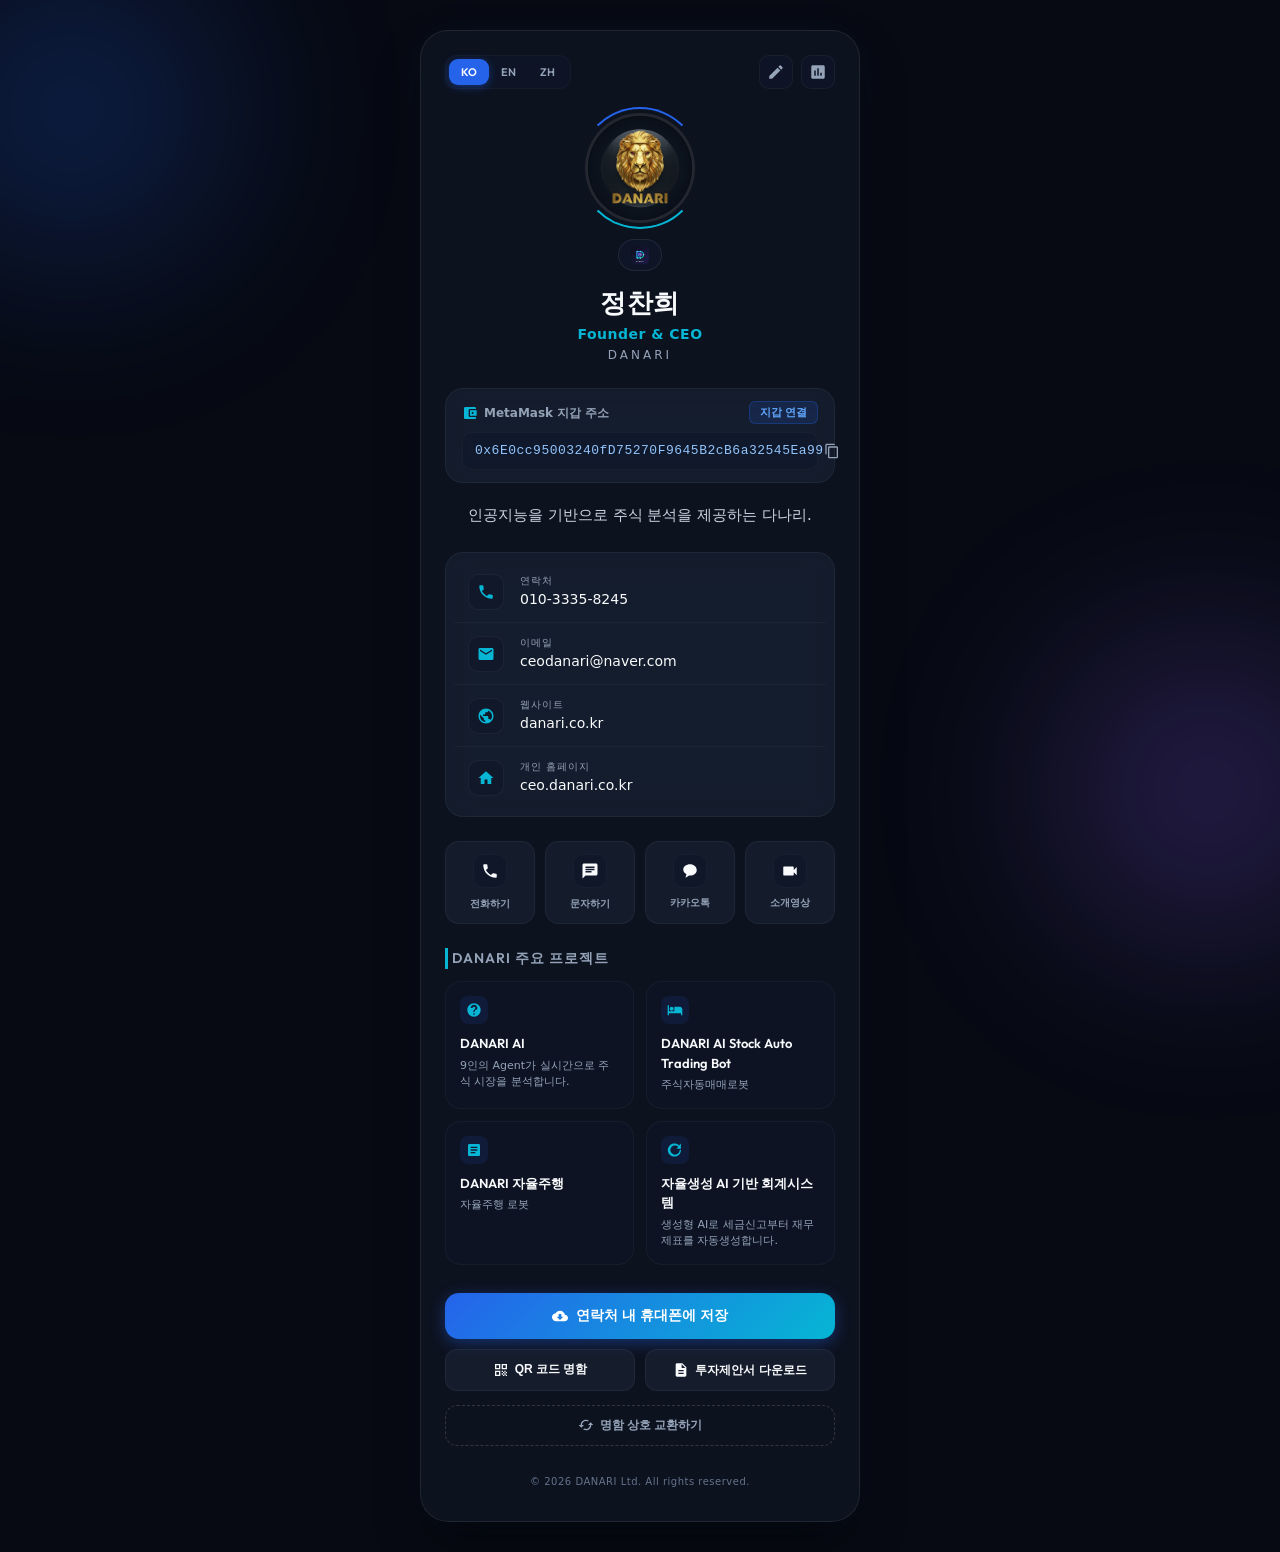
==== index.html @ 6019a89d "Add files via upload" ====
<!DOCTYPE html>
<html lang="ko">
<head>
  <meta charset="UTF-8">
  <meta name="viewport" content="width=device-width, initial-scale=1.0">
  <meta name="theme-color" content="#0b0f19">
  <meta name="description" content="DANARI Founder & CEO 정찬희의 PWA 디지털 명함. 부동산 기반 디지털 자산 및 스테이블코인 생태계 구축.">
  
  <!-- OpenGraph Metadata -->
  <meta property="og:title" content="DANARI Digital Card - 정찬희">
  <meta property="og:description" content="Founder & CEO | 부동산 기반 디지털 자산 및 스테이블코인 생태계">
  <meta property="og:image" content="DNR.png">
  <meta property="og:type" content="website">
  
  <title>DANARI Digital Card - 정찬희</title>

  <!-- PWA Manifest & App Support -->
  <link rel="manifest" href="manifest.json">
  <meta name="apple-mobile-web-app-capable" content="yes">
  <meta name="apple-mobile-web-app-status-bar-style" content="black-translucent">
  <meta name="apple-mobile-web-app-title" content="DANARI Card">
  <link rel="apple-touch-icon" href="icon.svg">

  <!-- Google Fonts: Outfit & Pretendard CDN -->
  <link rel="preconnect" href="https://fonts.googleapis.com">
  <link rel="preconnect" href="https://fonts.gstatic.com" crossorigin>
  <link href="https://fonts.googleapis.com/css2?family=Outfit:wght@300;400;600;800&display=swap" rel="stylesheet">
  <link rel="stylesheet" href="https://cdn.jsdelivr.net/gh/orioncactus/pretendard@v1.3.9/dist/web/static/pretendard.min.css" />

  <link rel="stylesheet" href="styles.css">
</head>
<body>

  <!-- Background Decorative Blurs -->
  <div class="glow-bg-1"></div>
  <div class="glow-bg-2"></div>

  <!-- Main Card Container -->
  <div class="card-container">
    
    <!-- Top Bar with PWA Install, Language Switcher, Stats & Video Triggers -->
    <div class="top-bar">
      <div class="lang-selector">
        <button class="lang-btn active" data-lang="ko">KO</button>
        <button class="lang-btn" data-lang="en">EN</button>
        <button class="lang-btn" data-lang="zh">ZH</button>
      </div>
      <div class="top-actions">
        <button id="pwa-install-btn" class="icon-action-btn" title="앱 설치" style="display: none;">
          <svg class="icon" viewBox="0 0 24 24"><path d="M19 9h-4V3H9v6H5l7 7 7-7zM5 18v2h14v-2H5z" fill="currentColor"/></svg>
        </button>
        <a href="edit.html" class="icon-action-btn" title="명함 편집/만들기">
          <svg class="icon" viewBox="0 0 24 24"><path d="M3 17.25V21h3.75L17.81 9.94l-3.75-3.75L3 17.25zM20.71 7.04c.39-.39.39-1.02 0-1.41l-2.34-2.34c-.39-.39-1.02-.39-1.41 0l-1.83 1.83 3.75 3.75 1.83-1.83z" fill="currentColor"/></svg>
        </a>
        <button id="stats-toggle" class="icon-action-btn" title="방문 통계">
          <svg class="icon" viewBox="0 0 24 24"><path d="M19 3H5c-1.1 0-2 .9-2 2v14c0 1.1.9 2 2 2h14c1.1 0 2-.9 2-2V5c0-1.1-.9-2-2-2zM9 17H7v-7h2v7zm4 0h-2V7h2v10zm4 0h-2v-4h2v4z" fill="currentColor"/></svg>
        </button>
      </div>
    </div>

    <!-- Header Section -->
    <div class="card-header">
      <div class="profile-wrapper">
        <img src="DNR.png" alt="CEO Profile" class="profile-img">
        <div class="profile-ring"></div>
      </div>
      <div class="logo-wrapper">
        <img src="icon.svg" alt="DANARI Logo" class="brand-logo">
      </div>
      <h1 class="ceo-name" data-i18n="name">정찬희</h1>
      <p class="ceo-position" data-i18n="position">Co-Founder & COO</p>
      <p class="company-name">DANARI</p>
    </div>

    <!-- Web3 Wallet / MetaMask Section -->
    <div class="wallet-section card-blur">
      <div class="wallet-header">
        <div class="wallet-title">
          <svg class="icon-small" viewBox="0 0 24 24"><path d="M21 18v1c0 1.1-.9 2-2 2H5c-1.11 0-2-.9-2-2V5c0-1.1.89-2 2-2h14c1.1 0 2 .9 2 2v1h-9c-1.11 0-2 .9-2 2v8c0 1.1.89 2 2 2h9zm-9-2h10V8H12v8zm4-2.5c-.83 0-1.5-.67-1.5-1.5s.67-1.5 1.5-1.5 1.5.67 1.5 1.5-.67 1.5-1.5 1.5z" fill="currentColor"/></svg>
          <span data-i18n="wallet_title">MetaMask 지갑 주소</span>
        </div>
        <button id="wallet-connect-btn" class="wallet-btn" data-i18n="wallet_connect">지갑 연결</button>
      </div>
      <div class="wallet-address-box">
        <span id="wallet-address" class="address-text">0x71C765...B897</span>
        <button id="copy-wallet-btn" class="copy-btn" title="주소 복사">
          <svg class="icon-small" viewBox="0 0 24 24"><path d="M16 1H4c-1.1 0-2 .9-2 2v14h2V3h12V1zm3 4H8c-1.1 0-2 .9-2 2v14c0 1.1.9 2 2 2h11c1.1 0 2-.9 2-2V7c0-1.1-.9-2-2-2zm0 16H8V7h11v14z" fill="currentColor"/></svg>
        </button>
      </div>
    </div>

    <!-- Intro Text -->
    <div class="intro-box">
      <p data-i18n="intro">인공지능을 기반으로 주식 분석을 제공하는 다나리.</p>
    </div>

    <!-- Contact Info List -->
    <div class="info-list card-blur">
      <div class="info-item">
        <div class="info-icon">
          <svg viewBox="0 0 24 24" class="icon"><path d="M6.62 10.79c1.44 2.83 3.76 5.14 6.59 6.59l2.2-2.2c.27-.27.67-.36 1.02-.24 1.12.37 2.33.57 3.57.57.55 0 1 .45 1 1V20c0 .55-.45 1-1 1-9.39 0-17-7.61-17-17 0-.55.45-1 1-1h3.5c.55 0 1 .45 1 1 0 1.25.2 2.45.57 3.57.11.35.03.74-.25 1.02l-2.2 2.2z" fill="currentColor"/></svg>
        </div>
        <div class="info-details">
          <span class="info-label" data-i18n="info_phone_label">연락처</span>
          <a href="tel:01012345678" id="info-phone" class="info-value link-tracking" data-track="call">010-3335-8245</a>
        </div>
      </div>
      <div class="info-item">
        <div class="info-icon">
          <svg viewBox="0 0 24 24" class="icon"><path d="M20 4H4c-1.1 0-1.99.9-1.99 2L2 18c0 1.1.9 2 2 2h16c1.1 0 2-.9 2-2V6c0-1.1-.9-2-2-2zm0 4l-8 5-8-5V6l8 5 8-5v2z" fill="currentColor"/></svg>
        </div>
        <div class="info-details">
          <span class="info-label" data-i18n="info_email_label">이메일</span>
          <a href="mailto:ceo@danari.io" id="info-email" class="info-value link-tracking" data-track="email">ceo@danari.io</a>
        </div>
      </div>
      <div class="info-item">
        <div class="info-icon">
          <svg viewBox="0 0 24 24" class="icon"><path d="M12 2C6.48 2 2 6.48 2 12s4.48 10 10 10 10-4.48 10-10S17.52 2 12 2zm-1 17.93c-3.95-.49-7-3.85-7-7.93 0-.62.08-1.21.21-1.79L9 15v1c0 1.1.9 2 2 2v1.93zm6.9-2.53c-.26-.81-1-1.4-1.9-1.4h-1v-3c0-.55-.45-1-1-1h-6v-2h2c.55 0 1-.45 1-1V7h2c1.1 0 2-.9 2-2v-.41c2.93 1.19 5 4.06 5 7.41 0 2.08-.8 3.97-2.1 5.39z" fill="currentColor"/></svg>
        </div>
        <div class="info-details">
          <span class="info-label" data-i18n="info_web_label">웹사이트</span>
          <a href="https://danari.io" target="_blank" rel="noopener noreferrer" id="info-web" class="info-value link-tracking" data-track="website">www.danari.io</a>
        </div>
      </div>
      <div class="info-item" id="info-homepage-container" style="display: none;">
        <div class="info-icon">
          <svg viewBox="0 0 24 24" class="icon"><path d="M10 20v-6h4v6h5v-8h3L12 3 2 12h3v8z" fill="currentColor"/></svg>
        </div>
        <div class="info-details">
          <span class="info-label" data-i18n="info_homepage_label">개인 홈페이지</span>
          <a href="#" target="_blank" rel="noopener noreferrer" id="info-homepage" class="info-value link-tracking" data-track="homepage"></a>
        </div>
      </div>
    </div>

    <!-- Quick Action Buttons -->
    <div class="quick-buttons">
      <a href="tel:01012345678" id="link-call" class="action-btn link-tracking" data-track="call">
        <div class="btn-icon">
          <svg viewBox="0 0 24 24" class="icon"><path d="M6.62 10.79c1.44 2.83 3.76 5.14 6.59 6.59l2.2-2.2c.27-.27.67-.36 1.02-.24 1.12.37 2.33.57 3.57.57.55 0 1 .45 1 1V20c0 .55-.45 1-1 1-9.39 0-17-7.61-17-17 0-.55.45-1 1-1h3.5c.55 0 1 .45 1 1 0 1.25.2 2.45.57 3.57.11.35.03.74-.25 1.02l-2.2 2.2z" fill="currentColor"/></svg>
        </div>
        <span data-i18n="btn_call">전화하기</span>
      </a>
      <a href="sms:01012345678" id="link-sms" class="action-btn link-tracking" data-track="sms">
        <div class="btn-icon">
          <svg viewBox="0 0 24 24" class="icon"><path d="M20 2H4c-1.1 0-1.99.9-1.99 2L2 22l4-4h14c1.1 0 2-.9 2-2V4c0-1.1-.9-2-2-2zM6 9h12v2H6V9zm8 5H6v-2h8v2zm4-6H6V6h12v2z" fill="currentColor"/></svg>
        </div>
        <span data-i18n="btn_sms">문자하기</span>
      </a>
      <button id="kakao-share-btn" class="action-btn link-tracking" data-track="kakao">
        <div class="btn-icon">
          <!-- Custom Kakao Icon -->
          <svg viewBox="0 0 24 24" class="icon"><path d="M12 3c-4.97 0-9 3.185-9 7.115 0 2.557 1.707 4.8 4.27 6.054-.276.993-.996 3.585-1.14 4.12-.18.666.223.658.468.497.191-.125 3.036-2.008 4.25-2.82.378.053.763.082 1.152.082 4.97 0 9-3.186 9-7.116C21 6.185 16.97 3 12 3z" fill="currentColor"/></svg>
        </div>
        <span data-i18n="btn_kakao">카카오톡</span>
      </button>
      <button id="video-btn" class="action-btn link-tracking" data-track="video">
        <div class="btn-icon">
          <svg viewBox="0 0 24 24" class="icon"><path d="M17 10.5V7c0-.55-.45-1-1-1H4c-.55 0-1 .45-1 1v10c0 .55.45 1 1 1h12c.55 0 1-.45 1-1v-3.5l4 4v-11l-4 4z" fill="currentColor"/></svg>
        </div>
        <span data-i18n="btn_video">소개영상</span>
      </button>
    </div>

    <!-- Projects Section -->
    <div class="projects-section">
      <h3 class="section-title" data-i18n="projects_title">DANARI 주요 프로젝트</h3>
      
      <!-- Interactive Grid -->
      <div class="project-grid">
        <div class="project-card link-tracking" data-track="proj_stablecoin">
          <div class="project-icon-wrapper">
            <svg class="project-icon" viewBox="0 0 24 24"><path d="M12 2C6.48 2 2 6.48 2 12s4.48 10 10 10 10-4.48 10-10S17.52 2 12 2zm1 17h-2v-2h2v2zm2.07-7.75l-.9.92C13.45 12.9 13 13.5 13 15h-2v-.5c0-1.1.45-2.1 1.17-2.83l1.24-1.26c.37-.36.59-.86.59-1.41 0-1.1-.9-2-2-2s-2 .9-2 2H7c0-2.76 2.24-5 5-5s5 2.24 5 5c0 1.04-.42 1.99-1.07 2.75z" fill="currentColor"/></svg>
          </div>
          <h4 class="project-name" id="p0-name">DANARI Stablecoin</h4>
          <p class="project-desc" id="p0-desc" data-i18n="proj_desc_stable">부동산 유동화 기반 스테이블코인 및 STO 디지털 자산거래소</p>
        </div>

        <div class="project-card link-tracking" data-track="proj_hotel">
          <div class="project-icon-wrapper">
            <svg class="project-icon" viewBox="0 0 24 24"><path d="M7 13c1.66 0 3-1.34 3-3S8.66 7 7 7s-3 1.34-3 3 1.34 3 3 3zm12-6h-8v7H3V5H1v15h2v-3h18v3h2v-9c0-2.21-1.79-4-4-4z" fill="currentColor"/></svg>
          </div>
          <h4 class="project-name" id="p1-name">Hotel Pay System</h4>
          <p class="project-desc" id="p1-desc" data-i18n="proj_desc_hotel">블록체인 결제를 도입한 글로벌 프리미엄 리조트 및 호텔 전용 간편 결제 시스템.</p>
        </div>

        <div class="project-card link-tracking" data-track="proj_nft">
          <div class="project-icon-wrapper">
            <svg class="project-icon" viewBox="0 0 24 24"><path d="M19 3H5c-1.1 0-2 .9-2 2v14c0 1.1.9 2 2 2h14c1.1 0 2-.9 2-2V5c0-1.1-.9-2-2-2zm-5 14H7v-2h7v2zm3-4H7v-2h10v2zm0-4H7V7h10v2z" fill="currentColor"/></svg>
          </div>
          <h4 class="project-name" id="p2-name">NFT Reservation</h4>
          <p class="project-desc" id="p2-desc" data-i18n="proj_desc_nft">예약 권한을 NFT화하여 거래 및 양도가 가능한 차세대 대체불가토큰 멤버십 플랫폼.</p>
        </div>

        <div class="project-card link-tracking" data-track="proj_ai">
          <div class="project-icon-wrapper">
            <svg class="project-icon" viewBox="0 0 24 24"><path d="M21 10.12h-6.78l2.74-2.82c-2.73-2.7-7.15-2.8-9.88-.1-2.73 2.71-2.73 7.08 0 9.79s7.15 2.71 9.88 0C18.3 15.67 18.9 14.12 19 12h2c-.1 2.64-1 5.17-2.88 7.05-3.86 3.82-10.12 3.82-13.98 0-3.86-3.83-3.86-10.02 0-13.85 3.86-3.83 10.12-3.83 13.98 0l2.72-2.81v8.73H21z" fill="currentColor"/></svg>
          </div>
          <h4 class="project-name" id="p3-name">AI Trading Analysis</h4>
          <p class="project-desc" id="p3-desc" data-i18n="proj_desc_ai">인공지능 딥러닝 기반의 디지털 자산 시황 예측 및 자동 퀀트 분석 엔진.</p>
        </div>
      </div>
    </div>

    <!-- Core Actions Group -->
    <div class="core-actions">
      <button id="save-vcard-btn" class="primary-action-btn link-tracking" data-track="vcard">
        <svg class="icon-small" viewBox="0 0 24 24"><path d="M19.35 10.04C18.67 6.59 15.64 4 12 4 9.11 4 6.6 5.64 5.35 8.04 2.34 8.36 0 10.91 0 14c0 3.31 2.69 6 6 6h13c2.76 0 5-2.24 5-5 0-2.64-2.05-4.78-4.65-4.96zM17 13l-5 5-5-5h3V9h4v4h3z" fill="currentColor"/></svg>
        <span data-i18n="action_save">연락처 내 휴대폰에 저장</span>
      </button>

      <div class="secondary-actions">
        <button id="qr-modal-btn" class="secondary-action-btn">
          <svg class="icon-small" viewBox="0 0 24 24"><path d="M3 11h8V3H3v8zm2-6h4v4H5V5zM3 21h8v-8H3v8zm2-6h4v4H5v-4zm8-12v8h8V3h-8zm6 6h-4V5h4v4zm0 10h2v2h-2zm-6-6h2v2h-2zm2 2h2v2h-2zm-2 2h2v2h-2zm2 2h2v2h-2zm2-2h2v2h-2zm0-4h2v2h-2zm2 2h2v2h-2z" fill="currentColor"/></svg>
          <span data-i18n="action_qr">QR 코드 명함</span>
        </button>
        <a id="proposal-btn" href="proposal.pdf" download class="secondary-action-btn link-tracking" data-track="proposal">
          <svg class="icon-small" viewBox="0 0 24 24"><path d="M14 2H6c-1.1 0-1.99.9-1.99 2L4 20c0 1.1.89 2 1.99 2H18c1.1 0 2-.9 2-2V8l-6-6zm2 16H8v-2h8v2zm0-4H8v-2h8v2zm-3-5V3.5L18.5 9H13z" fill="currentColor"/></svg>
          <span data-i18n="action_proposal">투자제안서 다운로드</span>
        </a>
      </div>

      <button id="exchange-modal-btn" class="outline-action-btn">
        <svg class="icon-small" viewBox="0 0 24 24"><path d="M19 8l-4 4h3c0 3.31-2.69 6-6 6-1.01 0-1.97-.25-2.8-.7l-1.46 1.46C8.97 19.54 10.43 20 12 20c4.42 0 8-3.58 8-8h3l-4-4zM6 12c0-3.31 2.69-6 6-6 1.01 0 1.97.25 2.8.7l1.46-1.46C15.03 4.46 13.57 4 12 4c-4.42 0-8 3.58-8 8H1l4 4 4-4H6z" fill="currentColor"/></svg>
        <span data-i18n="action_exchange">명함 상호 교환하기</span>
      </button>
    </div>

    <!-- Exchanged Cards Repository list -->
    <div id="exchanged-cards-section" class="exchanged-section card-blur" style="display: none;">
      <h4 class="section-subtitle" data-i18n="exchange_received_title">수신된 명함 목록</h4>
      <div id="exchanged-list" class="exchanged-list">
        <!-- Exchanged items dynamic insertion -->
      </div>
    </div>

    <!-- Footer Copyright -->
    <div class="footer">
      <p>© 2026 DANARI Ltd. All rights reserved.</p>
    </div>

  </div>

  <!-- ==================== MODALS & POPUPS ==================== -->

  <!-- QR Code Modal -->
  <div id="qr-modal" class="modal-overlay">
    <div class="modal-content card-blur">
      <button class="modal-close">&times;</button>
      <h3 class="modal-title" data-i18n="modal_qr_title">디지털 명함 QR 코드</h3>
      <p class="modal-desc" data-i18n="modal_qr_desc">아래 QR 코드를 모바일 기기로 스캔하면 디지털 명함으로 바로 연결됩니다.</p>
      <div class="qr-code-wrapper">
        <img id="qr-code-img" src="" alt="Dynamic QR Code">
        <div class="qr-loading-spinner"></div>
      </div>
      <p class="qr-url-text" id="qr-url-display">https://danari.io</p>
      <button id="copy-card-url-btn" class="modal-action-btn" data-i18n="modal_qr_copy">명함 링크 복사</button>
    </div>
  </div>

  <!-- Video Player Modal -->
  <div id="video-modal" class="modal-overlay">
    <div class="modal-content video-modal-content card-blur">
      <button class="modal-close">&times;</button>
      <h3 class="modal-title" data-i18n="modal_video_title">DANARI 사업 및 비전 소개</h3>
      <div class="video-player-container">
        <!-- Fallback premium layout if video is blocked or just for demo -->
        <video id="danari-video" width="100%" controls playsinline loop preload="metadata">
          <source src="https://assets.mixkit.co/videos/preview/mixkit-hud-interface-screens-and-charts-data-34287-large.mp4" type="video/mp4">
          우아한 디지털 자산 소개 영상 대안 텍스트
        </video>
      </div>
      <p class="video-caption" data-i18n="modal_video_caption">블록체인 기반 부동산 디지털 자산과 스테이블코인 미래 비전</p>
    </div>
  </div>

  <!-- Business Card Exchange Modal -->
  <div id="exchange-modal" class="modal-overlay">
    <div class="modal-content card-blur">
      <button class="modal-close">&times;</button>
      <h3 class="modal-title" data-i18n="modal_exchange_title">명함 상호 교환</h3>
      <p class="modal-desc" data-i18n="modal_exchange_desc">정보를 입력하여 정찬희 대표와 명함을 교환하세요. 로컬 기기에 서로 저장됩니다.</p>
      
      <form id="exchange-form" class="exchange-form">
        <div class="form-group">
          <label for="exch-name" data-i18n="label_exch_name">이름 *</label>
          <input type="text" id="exch-name" required placeholder="예: 김철수">
        </div>
        <div class="form-group">
          <label for="exch-company" data-i18n="label_exch_company">회사 / 직책</label>
          <input type="text" id="exch-company" placeholder="예: 나리 테크 / 팀장">
        </div>
        <div class="form-group">
          <label for="exch-phone" data-i18n="label_exch_phone">연락처 *</label>
          <input type="tel" id="exch-phone" required placeholder="예: 010-9876-5432">
        </div>
        <div class="form-group">
          <label for="exch-email" data-i18n="label_exch_email">이메일 *</label>
          <input type="email" id="exch-email" required placeholder="예: chulsoo@nari.labs">
        </div>
        <button type="submit" class="modal-action-btn" data-i18n="btn_exch_submit">명함 전송 및 보관</button>
      </form>
    </div>
  </div>

  <!-- Statistics Modal -->
  <div id="stats-modal" class="modal-overlay">
    <div class="modal-content card-blur">
      <button class="modal-close">&times;</button>
      <h3 class="modal-title" data-i18n="modal_stats_title">방문자 및 클릭 통계</h3>
      <p class="modal-desc" data-i18n="modal_stats_desc">본 수치는 로컬 브라우저 기기에서의 상호작용 통계입니다.</p>
      
      <div class="stats-grid">
        <div class="stat-box">
          <span class="stat-num" id="stat-views">0</span>
          <span class="stat-name" data-i18n="stat_name_views">명함 조회수</span>
        </div>
        <div class="stat-box">
          <span class="stat-num" id="stat-calls">0</span>
          <span class="stat-name" data-i18n="stat_name_calls">전화/연락처 저장</span>
        </div>
        <div class="stat-box">
          <span class="stat-num" id="stat-exchanges">0</span>
          <span class="stat-name" data-i18n="stat_name_exchanges">명함 교환수</span>
        </div>
        <div class="stat-box">
          <span class="stat-num" id="stat-website">0</span>
          <span class="stat-name" data-i18n="stat_name_website">웹 방문/프로젝트 클릭</span>
        </div>
      </div>

      <!-- Small Simulated Chart -->
      <div class="simulated-chart-container">
        <h4 class="chart-title" data-i18n="chart_title">상호작용 분석</h4>
        <div class="chart-bars-wrapper">
          <div class="chart-bar-item">
            <span class="bar-label" data-i18n="chart_lbl_view">조회</span>
            <div class="bar-track"><div id="bar-view-fill" class="bar-fill" style="width: 0%"></div></div>
            <span id="bar-view-val" class="bar-val">0</span>
          </div>
          <div class="chart-bar-item">
            <span class="bar-label" data-i18n="chart_lbl_call">연락</span>
            <div class="bar-track"><div id="bar-call-fill" class="bar-fill" style="width: 0%"></div></div>
            <span id="bar-call-val" class="bar-val">0</span>
          </div>
          <div class="chart-bar-item">
            <span class="bar-label" data-i18n="chart_lbl_exch">교환</span>
            <div class="bar-track"><div id="bar-exch-fill" class="bar-fill" style="width: 0%"></div></div>
            <span id="bar-exch-val" class="bar-val">0</span>
          </div>
          <div class="chart-bar-item">
            <span class="bar-label" data-i18n="chart_lbl_web">프로젝트</span>
            <div class="bar-track"><div id="bar-web-fill" class="bar-fill" style="width: 0%"></div></div>
            <span id="bar-web-val" class="bar-val">0</span>
          </div>
        </div>
      </div>

      <button id="reset-stats-btn" class="modal-action-btn reset-btn" data-i18n="btn_stats_reset">통계 데이터 초기화</button>
    </div>
  </div>

  <!-- Toast Notification -->
  <div id="toast-container" class="toast-container"></div>

  <!-- Application Logic -->
  <script src="app.js"></script>
</body>
</html>
---- styles.css ----
/* ==================== DESIGN SYSTEM & TOKENS ==================== */
:root {
  --bg-primary: #070a13;
  --bg-secondary: #0b0f19;
  --card-bg: rgba(17, 24, 39, 0.65);
  --card-border: rgba(255, 255, 255, 0.08);
  --card-border-glow: rgba(59, 130, 246, 0.15);
  
  --primary: #2563eb;
  --primary-glow: rgba(37, 99, 235, 0.4);
  --secondary: #06b6d4;
  --secondary-glow: rgba(6, 182, 212, 0.4);
  --accent: #10b981;
  --accent-glow: rgba(16, 185, 129, 0.3);
  --purple: #8b5cf6;
  --purple-glow: rgba(139, 92, 246, 0.3);

  --text-main: #f8fafc;
  --text-muted: #94a3b8;
  --text-dark: #64748b;

  --transition-fast: 0.2s cubic-bezier(0.4, 0, 0.2, 1);
  --transition-normal: 0.3s cubic-bezier(0.4, 0, 0.2, 1);
  --transition-slow: 0.5s cubic-bezier(0.4, 0, 0.2, 1);

  --font-display: 'Outfit', 'Pretendard', system-ui, -apple-system, BlinkMacSystemFont, "Segoe UI", Roboto, "Helvetica Neue", Arial, "Apple SD Gothic Neo", "Malgun Gothic", "Noto Sans KR", sans-serif;
  --font-body: 'Pretendard', system-ui, -apple-system, BlinkMacSystemFont, "Segoe UI", Roboto, "Helvetica Neue", Arial, "Apple SD Gothic Neo", "Malgun Gothic", "Noto Sans KR", sans-serif;
}

/* ==================== GLOBAL STYLES ==================== */
* {
  margin: 0;
  padding: 0;
  box-sizing: border-box;
  -webkit-tap-highlight-color: transparent;
}

html, body {
  width: 100%;
  min-height: 100vh;
  background-color: var(--bg-primary);
  color: var(--text-main);
  font-family: var(--font-body);
  font-size: 16px;
  line-height: 1.5;
  overflow-x: hidden;
  display: flex;
  justify-content: center;
  align-items: center;
}

body {
  position: relative;
}

/* Scrollbar styling */
::-webkit-scrollbar {
  width: 6px;
}
::-webkit-scrollbar-track {
  background: var(--bg-primary);
}
::-webkit-scrollbar-thumb {
  background: #1e293b;
  border-radius: 3px;
}
::-webkit-scrollbar-thumb:hover {
  background: #334155;
}

/* ==================== ANIMATIONS ==================== */
@keyframes float {
  0% { transform: translateY(0px) rotate(0deg); }
  50% { transform: translateY(-20px) rotate(180deg); }
  100% { transform: translateY(0px) rotate(360deg); }
}

@keyframes pulse-ring {
  0% { transform: scale(0.95); opacity: 0.3; }
  50% { transform: scale(1.05); opacity: 0.6; }
  100% { transform: scale(0.95); opacity: 0.3; }
}

@keyframes glow-pulse {
  0% { box-shadow: 0 0 10px var(--primary-glow); }
  50% { box-shadow: 0 0 25px var(--secondary-glow); }
  100% { box-shadow: 0 0 10px var(--primary-glow); }
}

@keyframes slideUp {
  from { transform: translateY(30px); opacity: 0; }
  to { transform: translateY(0); opacity: 1; }
}

@keyframes fadeIn {
  from { opacity: 0; }
  to { opacity: 1; }
}

/* ==================== BACKGROUND GLOW BLOBS ==================== */
.glow-bg-1, .glow-bg-2 {
  position: fixed;
  width: 400px;
  height: 400px;
  border-radius: 50%;
  filter: blur(100px);
  z-index: 0;
  opacity: 0.45;
  pointer-events: none;
  animation: float 25s infinite linear;
}

.glow-bg-1 {
  background: radial-gradient(circle, var(--primary) 0%, rgba(0,0,0,0) 70%);
  top: -10%;
  left: -10%;
}

.glow-bg-2 {
  background: radial-gradient(circle, var(--purple) 0%, rgba(0,0,0,0) 70%);
  bottom: -10%;
  right: -10%;
  animation-duration: 30s;
  animation-direction: reverse;
}

/* ==================== CORE CARD CONTAINER ==================== */
.card-container {
  position: relative;
  z-index: 10;
  width: 440px;
  background: var(--card-bg);
  backdrop-filter: blur(25px);
  -webkit-backdrop-filter: blur(25px);
  border: 1px solid var(--card-border);
  border-radius: 28px;
  box-shadow: 0 25px 50px -12px rgba(0, 0, 0, 0.5),
              0 0 40px rgba(59, 130, 246, 0.05);
  padding: 24px;
  margin: 30px auto;
  overflow: hidden;
  animation: slideUp 0.8s cubic-bezier(0.16, 1, 0.3, 1);
  transition: border-color var(--transition-normal);
}

.card-container:hover {
  border-color: var(--card-border-glow);
}

/* Utility Frosted glass effect */
.card-blur {
  background: rgba(30, 41, 59, 0.45);
  backdrop-filter: blur(15px);
  -webkit-backdrop-filter: blur(15px);
  border: 1px solid rgba(255, 255, 255, 0.05);
  border-radius: 18px;
}

/* ==================== TOP ACTION BAR ==================== */
.top-bar {
  display: flex;
  justify-content: space-between;
  align-items: center;
  margin-bottom: 24px;
}

.lang-selector {
  display: flex;
  background: rgba(15, 23, 42, 0.6);
  padding: 3px;
  border-radius: 12px;
  border: 1px solid rgba(255,255,255,0.03);
}

.lang-btn {
  background: none;
  border: none;
  color: var(--text-muted);
  font-family: var(--font-display);
  font-weight: 600;
  font-size: 11px;
  padding: 6px 12px;
  cursor: pointer;
  border-radius: 9px;
  transition: var(--transition-fast);
}

.lang-btn:hover {
  color: var(--text-main);
}

.lang-btn.active {
  background: var(--primary);
  color: white;
  box-shadow: 0 2px 8px var(--primary-glow);
}

.top-actions {
  display: flex;
  gap: 8px;
}

.icon-action-btn {
  background: rgba(15, 23, 42, 0.6);
  border: 1px solid rgba(255,255,255,0.05);
  color: var(--text-muted);
  width: 34px;
  height: 34px;
  border-radius: 10px;
  display: flex;
  align-items: center;
  justify-content: center;
  cursor: pointer;
  transition: var(--transition-fast);
}

.icon-action-btn:hover {
  background: rgba(37, 99, 235, 0.15);
  color: var(--secondary);
  border-color: var(--secondary);
  transform: translateY(-1px);
}

.icon {
  width: 18px;
  height: 18px;
}

.icon-small {
  width: 16px;
  height: 16px;
}

/* ==================== HEADER SECTION ==================== */
.card-header {
  text-align: center;
  position: relative;
  margin-bottom: 24px;
}

.profile-wrapper {
  position: relative;
  width: 110px;
  height: 110px;
  margin: 0 auto 16px auto;
}

.profile-img {
  width: 100%;
  height: 100%;
  border-radius: 50%;
  object-fit: cover;
  border: 3px solid rgba(255,255,255,0.1);
  position: relative;
  z-index: 2;
  background: var(--bg-secondary);
}

.profile-ring {
  position: absolute;
  top: -6px;
  left: -6px;
  right: -6px;
  bottom: -6px;
  border-radius: 50%;
  border: 2px solid transparent;
  border-top-color: var(--primary);
  border-bottom-color: var(--secondary);
  z-index: 1;
  animation: pulse-ring 3s infinite ease-in-out;
}

.logo-wrapper {
  display: inline-flex;
  background: rgba(15, 23, 42, 0.8);
  border: 1px solid rgba(255,255,255,0.08);
  padding: 6px 12px;
  border-radius: 30px;
  margin-bottom: 12px;
}

.brand-logo {
  height: 18px;
  width: auto;
}

.ceo-name {
  font-family: var(--font-display);
  font-weight: 800;
  font-size: 26px;
  letter-spacing: 0.5px;
  color: var(--text-main);
}

.ceo-position {
  font-size: 14px;
  color: var(--secondary);
  font-weight: 600;
  margin-top: 2px;
  letter-spacing: 0.5px;
}

.company-name {
  font-size: 12px;
  color: var(--text-muted);
  letter-spacing: 3px;
  text-transform: uppercase;
  margin-top: 1px;
}

/* ==================== WEB3 WALLET SECTION ==================== */
.wallet-section {
  padding: 12px 16px;
  margin-bottom: 20px;
}

.wallet-header {
  display: flex;
  justify-content: space-between;
  align-items: center;
  margin-bottom: 8px;
}

.wallet-title {
  display: flex;
  align-items: center;
  gap: 6px;
  font-size: 12px;
  color: var(--text-muted);
  font-weight: 600;
}

.wallet-title svg {
  color: var(--secondary);
}

.wallet-btn {
  background: rgba(37, 99, 235, 0.15);
  border: 1px solid rgba(37, 99, 235, 0.3);
  color: #60a5fa;
  font-size: 11px;
  font-weight: 600;
  padding: 3px 10px;
  border-radius: 6px;
  cursor: pointer;
  transition: var(--transition-fast);
}

.wallet-btn:hover {
  background: var(--primary);
  color: white;
  box-shadow: 0 0 10px var(--primary-glow);
}

.wallet-btn.connected {
  background: rgba(16, 185, 129, 0.15);
  border-color: rgba(16, 185, 129, 0.4);
  color: #34d399;
}

.wallet-address-box {
  display: flex;
  justify-content: space-between;
  align-items: center;
  background: rgba(15, 23, 42, 0.5);
  border-radius: 10px;
  padding: 8px 12px;
  border: 1px solid rgba(255,255,255,0.03);
}

.address-text {
  font-family: monospace;
  font-size: 13px;
  color: #93c5fd;
  user-select: all;
  letter-spacing: 0.5px;
}

.copy-btn {
  background: none;
  border: none;
  color: var(--text-muted);
  cursor: pointer;
  display: flex;
  align-items: center;
  transition: var(--transition-fast);
}

.copy-btn:hover {
  color: var(--secondary);
  transform: scale(1.1);
}

/* ==================== INTRO BOX ==================== */
.intro-box {
  text-align: center;
  padding: 0 10px;
  margin-bottom: 24px;
}

.intro-box p {
  font-size: 15px;
  line-height: 1.7;
  color: #cbd5e1;
}

/* ==================== INFO LIST ==================== */
.info-list {
  padding: 8px;
  margin-bottom: 24px;
}

.info-item {
  display: flex;
  align-items: center;
  gap: 16px;
  padding: 12px 14px;
  border-bottom: 1px solid rgba(255,255,255,0.03);
}

.info-item:last-child {
  border-bottom: none;
}

.info-icon {
  width: 36px;
  height: 36px;
  border-radius: 10px;
  background: rgba(15, 23, 42, 0.6);
  display: flex;
  align-items: center;
  justify-content: center;
  color: var(--secondary);
  border: 1px solid rgba(255,255,255,0.05);
}

.info-details {
  display: flex;
  flex-direction: column;
}

.info-label {
  font-size: 10px;
  color: var(--text-muted);
  text-transform: uppercase;
  letter-spacing: 1px;
}

.info-value {
  color: var(--text-main);
  font-size: 14px;
  text-decoration: none;
  font-weight: 500;
  transition: var(--transition-fast);
  margin-top: 1px;
}

a.info-value:hover {
  color: var(--secondary);
}

/* ==================== QUICK ACTIONS ==================== */
.quick-buttons {
  display: grid;
  grid-template-columns: repeat(4, 1fr);
  gap: 10px;
  margin-bottom: 24px;
}

.action-btn {
  background: rgba(30, 41, 59, 0.45);
  border: 1px solid rgba(255, 255, 255, 0.05);
  border-radius: 14px;
  padding: 12px 6px;
  display: flex;
  flex-direction: column;
  align-items: center;
  gap: 8px;
  cursor: pointer;
  text-decoration: none;
  color: var(--text-main);
  transition: var(--transition-normal);
}

.btn-icon {
  width: 34px;
  height: 34px;
  border-radius: 10px;
  background: rgba(15, 23, 42, 0.7);
  display: flex;
  align-items: center;
  justify-content: center;
  color: var(--text-main);
  transition: var(--transition-fast);
  border: 1px solid rgba(255, 255, 255, 0.03);
}

.action-btn span {
  font-size: 10px;
  font-weight: 600;
  color: var(--text-muted);
  transition: var(--transition-fast);
  text-align: center;
}

.action-btn:hover {
  background: rgba(37, 99, 235, 0.1);
  border-color: rgba(37, 99, 235, 0.3);
  transform: translateY(-3px);
  box-shadow: 0 8px 16px -6px rgba(0,0,0,0.5);
}

.action-btn:hover .btn-icon {
  background: var(--primary);
  color: white;
  box-shadow: 0 4px 12px var(--primary-glow);
}

.action-btn:hover span {
  color: var(--text-main);
}

/* Specific button: Video button highlight */
#video-btn:hover {
  background: rgba(139, 92, 246, 0.1);
  border-color: rgba(139, 92, 246, 0.3);
}
#video-btn:hover .btn-icon {
  background: var(--purple);
  box-shadow: 0 4px 12px var(--purple-glow);
}

/* ==================== PROJECTS SECTION ==================== */
.projects-section {
  margin-bottom: 28px;
}

.section-title {
  font-family: var(--font-display);
  font-size: 14px;
  font-weight: 600;
  text-transform: uppercase;
  letter-spacing: 1px;
  color: var(--text-muted);
  margin-bottom: 12px;
  padding-left: 4px;
  border-left: 3px solid var(--secondary);
}

.project-grid {
  display: grid;
  grid-template-columns: 1fr 1fr;
  gap: 12px;
}

.project-card {
  background: rgba(15, 23, 42, 0.45);
  border: 1px solid rgba(255, 255, 255, 0.04);
  border-radius: 16px;
  padding: 14px;
  cursor: pointer;
  transition: var(--transition-normal);
  display: flex;
  flex-direction: column;
  position: relative;
  overflow: hidden;
}

.project-card::before {
  content: '';
  position: absolute;
  top: 0;
  left: 0;
  width: 100%;
  height: 2px;
  background: linear-gradient(90deg, var(--primary), var(--secondary));
  opacity: 0;
  transition: var(--transition-normal);
}

.project-icon-wrapper {
  width: 28px;
  height: 28px;
  border-radius: 8px;
  background: rgba(37, 99, 235, 0.1);
  display: flex;
  align-items: center;
  justify-content: center;
  color: var(--secondary);
  margin-bottom: 10px;
  transition: var(--transition-fast);
}

.project-icon {
  width: 16px;
  height: 16px;
}

.project-name {
  font-family: var(--font-display);
  font-size: 13px;
  font-weight: 600;
  color: var(--text-main);
  margin-bottom: 4px;
}

.project-desc {
  font-size: 11px;
  color: var(--text-muted);
  line-height: 1.5;
  flex-grow: 1;
}

.project-card:hover {
  background: rgba(15, 23, 42, 0.7);
  border-color: rgba(255,255,255,0.08);
  transform: translateY(-2px);
  box-shadow: 0 10px 20px -8px rgba(0,0,0,0.5);
}

.project-card:hover::before {
  opacity: 1;
}

.project-card:hover .project-icon-wrapper {
  background: var(--secondary);
  color: var(--bg-primary);
  box-shadow: 0 0 10px var(--secondary-glow);
}

/* ==================== CORE ACTION BUTTONS ==================== */
.core-actions {
  display: flex;
  flex-direction: column;
  gap: 10px;
  margin-bottom: 10px;
}

.primary-action-btn {
  background: linear-gradient(135deg, var(--primary) 0%, var(--secondary) 100%);
  color: white;
  border: none;
  border-radius: 14px;
  padding: 14px 20px;
  font-size: 14px;
  font-weight: 700;
  display: flex;
  align-items: center;
  justify-content: center;
  gap: 8px;
  cursor: pointer;
  transition: var(--transition-normal);
  box-shadow: 0 4px 15px var(--primary-glow);
  animation: glow-pulse 4s infinite alternate;
}

.primary-action-btn:hover {
  transform: translateY(-2px);
  box-shadow: 0 6px 20px rgba(6, 182, 212, 0.5);
}

.primary-action-btn:active {
  transform: translateY(0);
}

.secondary-actions {
  display: grid;
  grid-template-columns: 1fr 1fr;
  gap: 10px;
}

.secondary-action-btn {
  background: rgba(30, 41, 59, 0.5);
  border: 1px solid rgba(255, 255, 255, 0.05);
  color: var(--text-main);
  border-radius: 12px;
  padding: 11px 12px;
  font-size: 12px;
  font-weight: 600;
  display: flex;
  align-items: center;
  justify-content: center;
  gap: 6px;
  cursor: pointer;
  text-decoration: none;
  transition: var(--transition-normal);
}

.secondary-action-btn:hover {
  background: rgba(30, 41, 59, 0.85);
  border-color: rgba(255, 255, 255, 0.15);
  transform: translateY(-1px);
}

.outline-action-btn {
  background: none;
  border: 1px dashed rgba(255,255,255,0.15);
  color: var(--text-muted);
  border-radius: 12px;
  padding: 11px 16px;
  font-size: 12px;
  font-weight: 600;
  display: flex;
  align-items: center;
  justify-content: center;
  gap: 6px;
  cursor: pointer;
  transition: var(--transition-normal);
  margin-top: 4px;
}

.outline-action-btn:hover {
  border-color: var(--secondary);
  color: var(--secondary);
  background: rgba(6, 182, 212, 0.05);
}

/* ==================== EXCHANGED CARDS SECTION ==================== */
.exchanged-section {
  margin-top: 24px;
  padding: 16px;
}

.section-subtitle {
  font-size: 12px;
  font-weight: 700;
  color: var(--text-muted);
  text-transform: uppercase;
  letter-spacing: 1px;
  margin-bottom: 12px;
}

.exchanged-list {
  display: flex;
  flex-direction: column;
  gap: 10px;
  max-height: 200px;
  overflow-y: auto;
}

.exchanged-card-item {
  background: rgba(15, 23, 42, 0.6);
  border-radius: 10px;
  padding: 10px 14px;
  border-left: 3px solid var(--purple);
  display: flex;
  flex-direction: column;
  position: relative;
}

.exch-item-header {
  display: flex;
  justify-content: space-between;
  align-items: center;
}

.exch-name-title {
  font-size: 13px;
  font-weight: 700;
  color: var(--text-main);
}

.exch-company-title {
  font-size: 11px;
  color: var(--text-muted);
}

.exch-details {
  font-size: 11px;
  color: var(--text-dark);
  margin-top: 4px;
  display: flex;
  gap: 12px;
}

.exch-details a {
  color: var(--text-muted);
  text-decoration: none;
}
.exch-details a:hover {
  color: var(--secondary);
}

.exch-delete-btn {
  background: none;
  border: none;
  color: var(--text-dark);
  cursor: pointer;
  position: absolute;
  right: 12px;
  top: 10px;
  font-size: 14px;
  transition: var(--transition-fast);
}

.exch-delete-btn:hover {
  color: #ef4444;
}

/* ==================== FOOTER ==================== */
.footer {
  text-align: center;
  margin-top: 28px;
  margin-bottom: 8px;
}

.footer p {
  font-size: 10px;
  color: var(--text-dark);
  letter-spacing: 0.5px;
}

/* ==================== MODALS & POPUPS ==================== */
.modal-overlay {
  position: fixed;
  top: 0;
  left: 0;
  width: 100%;
  height: 100%;
  background: rgba(7, 10, 19, 0.8);
  backdrop-filter: blur(10px);
  -webkit-backdrop-filter: blur(10px);
  z-index: 100;
  display: flex;
  justify-content: center;
  align-items: center;
  opacity: 0;
  pointer-events: none;
  transition: opacity var(--transition-normal);
  padding: 20px;
}

.modal-overlay.active {
  opacity: 1;
  pointer-events: auto;
}

.modal-content {
  position: relative;
  width: 100%;
  max-width: 400px;
  padding: 30px 24px 24px 24px;
  border: 1px solid rgba(255, 255, 255, 0.08);
  border-radius: 24px;
  box-shadow: 0 20px 40px rgba(0,0,0,0.6);
  transform: scale(0.95);
  opacity: 0;
  transition: transform var(--transition-normal), opacity var(--transition-normal);
}

.modal-overlay.active .modal-content {
  transform: scale(1);
  opacity: 1;
}

.modal-close {
  position: absolute;
  top: 16px;
  right: 18px;
  background: none;
  border: none;
  color: var(--text-muted);
  font-size: 24px;
  cursor: pointer;
  transition: var(--transition-fast);
  line-height: 1;
}

.modal-close:hover {
  color: var(--text-main);
}

.modal-title {
  font-family: var(--font-display);
  font-size: 18px;
  font-weight: 700;
  margin-bottom: 8px;
  text-align: center;
  color: var(--text-main);
}

.modal-desc {
  font-size: 12px;
  color: var(--text-muted);
  text-align: center;
  margin-bottom: 20px;
  line-height: 1.6;
}

.modal-action-btn {
  width: 100%;
  background: var(--primary);
  color: white;
  border: none;
  border-radius: 12px;
  padding: 12px;
  font-size: 13px;
  font-weight: 600;
  cursor: pointer;
  transition: var(--transition-normal);
  display: flex;
  align-items: center;
  justify-content: center;
}

.modal-action-btn:hover {
  background: #1d4ed8;
  box-shadow: 0 4px 12px var(--primary-glow);
}

/* ==================== QR MODAL SPECIFIC ==================== */
.qr-code-wrapper {
  position: relative;
  width: 180px;
  height: 180px;
  margin: 0 auto 16px auto;
  background: white;
  border-radius: 16px;
  padding: 12px;
  display: flex;
  align-items: center;
  justify-content: center;
  box-shadow: 0 10px 25px rgba(0,0,0,0.3);
}

#qr-code-img {
  width: 100%;
  height: 100%;
  object-fit: contain;
  transition: opacity 0.3s;
}

.qr-loading-spinner {
  position: absolute;
  width: 30px;
  height: 30px;
  border: 3px solid rgba(37,99,235,0.2);
  border-top-color: var(--primary);
  border-radius: 50%;
  animation: float 1s infinite linear;
}

.qr-url-text {
  font-size: 11px;
  color: var(--secondary);
  font-family: monospace;
  text-align: center;
  margin-bottom: 20px;
  word-break: break-all;
  opacity: 0.8;
}

/* ==================== VIDEO MODAL SPECIFIC ==================== */
.video-modal-content {
  max-width: 500px !important;
}

.video-player-container {
  width: 100%;
  aspect-ratio: 16 / 9;
  border-radius: 14px;
  overflow: hidden;
  background: black;
  border: 1px solid rgba(255,255,255,0.05);
  margin-bottom: 12px;
}

.video-caption {
  font-size: 11px;
  color: var(--text-dark);
  text-align: center;
}

/* ==================== EXCHANGE FORM ==================== */
.exchange-form {
  display: flex;
  flex-direction: column;
  gap: 14px;
}

.form-group {
  display: flex;
  flex-direction: column;
  gap: 6px;
}

.form-group label {
  font-size: 11px;
  font-weight: 600;
  color: var(--text-muted);
  text-transform: uppercase;
  letter-spacing: 0.5px;
}

.form-group input {
  background: rgba(15, 23, 42, 0.6);
  border: 1px solid rgba(255,255,255,0.08);
  border-radius: 10px;
  padding: 10px 14px;
  color: white;
  font-family: var(--font-body);
  font-size: 13px;
  transition: var(--transition-fast);
}

.form-group input:focus {
  outline: none;
  border-color: var(--primary);
  background: rgba(15, 23, 42, 0.8);
  box-shadow: 0 0 8px rgba(37,99,235,0.25);
}

/* ==================== STATS MODAL SPECIFIC ==================== */
.stats-grid {
  display: grid;
  grid-template-columns: 1fr 1fr;
  gap: 12px;
  margin-bottom: 24px;
}

.stat-box {
  background: rgba(15, 23, 42, 0.5);
  border: 1px solid rgba(255,255,255,0.03);
  padding: 16px 12px;
  border-radius: 14px;
  text-align: center;
}

.stat-num {
  font-family: var(--font-display);
  font-weight: 800;
  font-size: 24px;
  color: var(--secondary);
  display: block;
}

.stat-name {
  font-size: 11px;
  color: var(--text-muted);
  margin-top: 4px;
}

.simulated-chart-container {
  background: rgba(15, 23, 42, 0.5);
  border: 1px solid rgba(255,255,255,0.03);
  padding: 16px;
  border-radius: 16px;
  margin-bottom: 24px;
}

.chart-title {
  font-size: 12px;
  font-weight: 700;
  margin-bottom: 14px;
  color: var(--text-main);
  text-transform: uppercase;
  letter-spacing: 0.5px;
}

.chart-bars-wrapper {
  display: flex;
  flex-direction: column;
  gap: 12px;
}

.chart-bar-item {
  display: flex;
  align-items: center;
  gap: 12px;
}

.bar-label {
  font-size: 11px;
  color: var(--text-muted);
  width: 60px;
}

.bar-track {
  flex-grow: 1;
  height: 8px;
  background: rgba(15,23,42,0.8);
  border-radius: 4px;
  overflow: hidden;
}

.bar-fill {
  height: 100%;
  background: linear-gradient(90deg, var(--primary), var(--secondary));
  border-radius: 4px;
  transition: width 1s cubic-bezier(0.16, 1, 0.3, 1);
  width: 0%;
}

.bar-val {
  font-family: var(--font-display);
  font-size: 11px;
  font-weight: 600;
  color: var(--text-main);
  width: 20px;
  text-align: right;
}

.reset-btn {
  background: rgba(239, 68, 68, 0.15) !important;
  border: 1px solid rgba(239, 68, 68, 0.2) !important;
  color: #f87171 !important;
  margin-top: 10px;
}
.reset-btn:hover {
  background: #ef4444 !important;
  color: white !important;
}

/* ==================== TOAST NOTIFICATION ==================== */
.toast-container {
  position: fixed;
  bottom: 24px;
  left: 50%;
  transform: translateX(-50%);
  z-index: 1000;
  display: flex;
  flex-direction: column;
  gap: 10px;
  width: 90%;
  max-width: 320px;
  pointer-events: none;
}

.toast {
  background: rgba(15, 23, 42, 0.9);
  backdrop-filter: blur(10px);
  -webkit-backdrop-filter: blur(10px);
  border: 1px solid rgba(255, 255, 255, 0.1);
  padding: 12px 18px;
  border-radius: 12px;
  color: white;
  font-size: 12px;
  font-weight: 600;
  text-align: center;
  box-shadow: 0 10px 25px rgba(0, 0, 0, 0.5);
  animation: slideUp 0.3s cubic-bezier(0.16, 1, 0.3, 1),
             fadeIn 0.3s ease-out;
  transition: opacity 0.3s, transform 0.3s;
  pointer-events: auto;
  border-left: 4px solid var(--secondary);
}

.toast.removing {
  opacity: 0;
  transform: translateY(10px);
}

/* ==================== RESPONSIVE LAYOUTS ==================== */
/* For smaller devices / smartphones */
@media (max-width: 480px) {
  html, body {
    align-items: flex-start;
  }
  
  .card-container {
    width: 100%;
    margin: 0;
    border-radius: 0;
    border: none;
    min-height: 100vh;
    padding: 20px 16px;
    background: linear-gradient(180deg, rgba(11,15,25,0.95) 0%, rgba(7,10,19,0.98) 100%);
  }

  .glow-bg-1, .glow-bg-2 {
    opacity: 0.25; /* reduce blur opacity on mobile */
  }

  .quick-buttons {
    gap: 8px;
  }

  .action-btn {
    border-radius: 12px;
    padding: 10px 4px;
  }
  
  .btn-icon {
    width: 30px;
    height: 30px;
  }

  .project-grid {
    grid-template-columns: 1fr;
  }

  /* Increase input font size to 16px to prevent auto-zoom jumping and improve readability on mobile */
  .form-group input {
    font-size: 16px !important;
  }
}
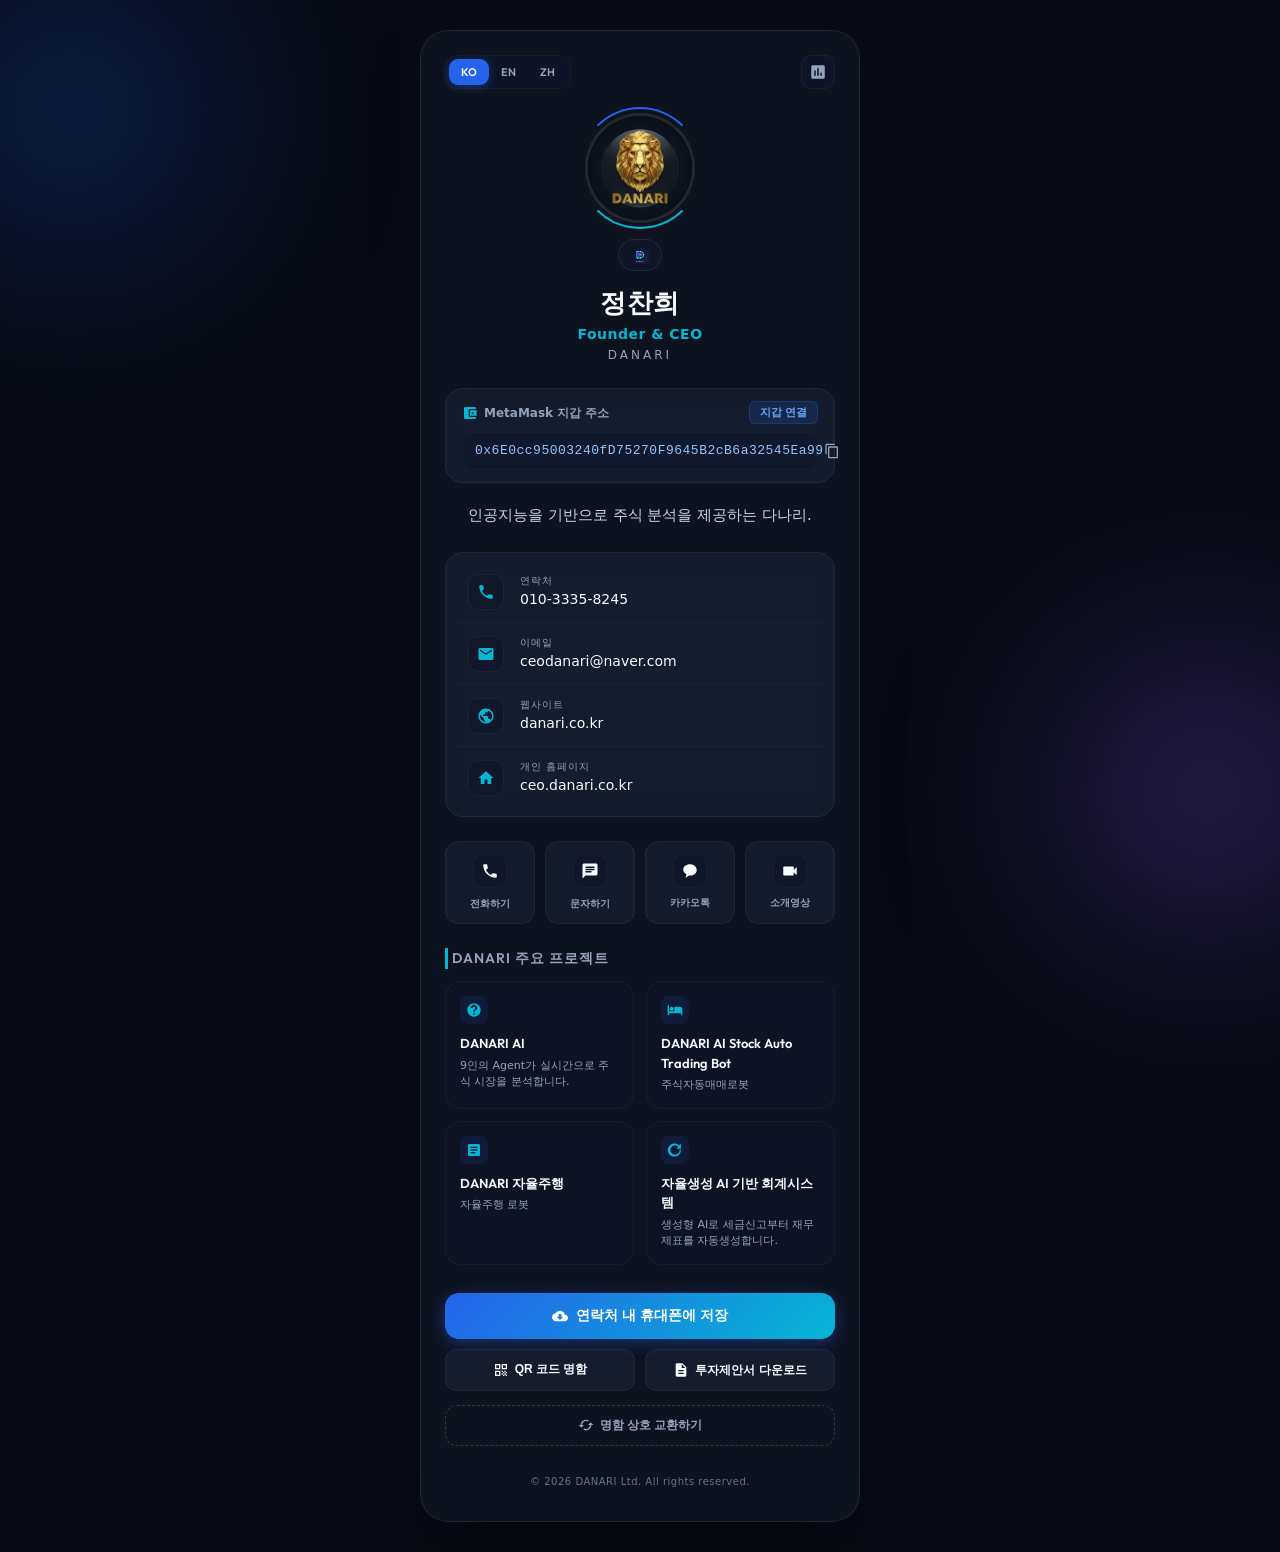
==== commit 022f91f6: "Add files via upload" ====
--- a/index.html
+++ b/index.html
@@ -4,15 +4,15 @@
   <meta charset="UTF-8">
   <meta name="viewport" content="width=device-width, initial-scale=1.0">
   <meta name="theme-color" content="#0b0f19">
-  <meta name="description" content="DANARI Founder & CEO 정찬희의 PWA 디지털 명함. 부동산 기반 디지털 자산 및 스테이블코인 생태계 구축.">
+  <meta name="description" content="DANARI Founder & CEO 정찬희의 PWA 디지털 명함. AI 기반 디지털 자산 및 스테이블코인 생태계 구축.">
   
   <!-- OpenGraph Metadata -->
   <meta property="og:title" content="DANARI Digital Card - 정찬희">
-  <meta property="og:description" content="Founder & CEO | 부동산 기반 디지털 자산 및 스테이블코인 생태계">
+  <meta property="og:description" content="Founder & CEO | AI 기반 디지털 자산 및 스테이블코인 생태계">
   <meta property="og:image" content="DNR.png">
   <meta property="og:type" content="website">
   
-  <title>DANARI Digital Card - 정찬희</title>
+  <title>DANARI DIGITAL CARD - 정찬희</title>
 
   <!-- PWA Manifest & App Support -->
   <link rel="manifest" href="manifest.json">
@@ -49,7 +49,7 @@
         <button id="pwa-install-btn" class="icon-action-btn" title="앱 설치" style="display: none;">
           <svg class="icon" viewBox="0 0 24 24"><path d="M19 9h-4V3H9v6H5l7 7 7-7zM5 18v2h14v-2H5z" fill="currentColor"/></svg>
         </button>
-        <a href="edit.html" class="icon-action-btn" title="명함 편집/만들기">
+        <a href="edit.html" id="edit-card-btn" class="icon-action-btn" title="명함 편집/만들기" style="display: none;">
           <svg class="icon" viewBox="0 0 24 24"><path d="M3 17.25V21h3.75L17.81 9.94l-3.75-3.75L3 17.25zM20.71 7.04c.39-.39.39-1.02 0-1.41l-2.34-2.34c-.39-.39-1.02-.39-1.41 0l-1.83 1.83 3.75 3.75 1.83-1.83z" fill="currentColor"/></svg>
         </a>
         <button id="stats-toggle" class="icon-action-btn" title="방문 통계">
@@ -111,7 +111,7 @@
         </div>
         <div class="info-details">
           <span class="info-label" data-i18n="info_email_label">이메일</span>
-          <a href="mailto:ceo@danari.io" id="info-email" class="info-value link-tracking" data-track="email">ceo@danari.io</a>
+          <a href="mailto:ceodanari@naver.com" id="info-email" class="info-value link-tracking" data-track="email">ceodanari@naver.com</a>
         </div>
       </div>
       <div class="info-item">
@@ -120,7 +120,7 @@
         </div>
         <div class="info-details">
           <span class="info-label" data-i18n="info_web_label">웹사이트</span>
-          <a href="https://danari.io" target="_blank" rel="noopener noreferrer" id="info-web" class="info-value link-tracking" data-track="website">www.danari.io</a>
+          <a href="https://danari.co.kr" target="_blank" rel="noopener noreferrer" id="info-web" class="info-value link-tracking" data-track="website">www.danari.co.kr</a>
         </div>
       </div>
       <div class="info-item" id="info-homepage-container" style="display: none;">
@@ -136,13 +136,13 @@
 
     <!-- Quick Action Buttons -->
     <div class="quick-buttons">
-      <a href="tel:01012345678" id="link-call" class="action-btn link-tracking" data-track="call">
+      <a href="tel:01033358245" id="link-call" class="action-btn link-tracking" data-track="call">
         <div class="btn-icon">
           <svg viewBox="0 0 24 24" class="icon"><path d="M6.62 10.79c1.44 2.83 3.76 5.14 6.59 6.59l2.2-2.2c.27-.27.67-.36 1.02-.24 1.12.37 2.33.57 3.57.57.55 0 1 .45 1 1V20c0 .55-.45 1-1 1-9.39 0-17-7.61-17-17 0-.55.45-1 1-1h3.5c.55 0 1 .45 1 1 0 1.25.2 2.45.57 3.57.11.35.03.74-.25 1.02l-2.2 2.2z" fill="currentColor"/></svg>
         </div>
         <span data-i18n="btn_call">전화하기</span>
       </a>
-      <a href="sms:01012345678" id="link-sms" class="action-btn link-tracking" data-track="sms">
+      <a href="sms:01033358245" id="link-sms" class="action-btn link-tracking" data-track="sms">
         <div class="btn-icon">
           <svg viewBox="0 0 24 24" class="icon"><path d="M20 2H4c-1.1 0-1.99.9-1.99 2L2 22l4-4h14c1.1 0 2-.9 2-2V4c0-1.1-.9-2-2-2zM6 9h12v2H6V9zm8 5H6v-2h8v2zm4-6H6V6h12v2z" fill="currentColor"/></svg>
         </div>
@@ -174,7 +174,7 @@
             <svg class="project-icon" viewBox="0 0 24 24"><path d="M12 2C6.48 2 2 6.48 2 12s4.48 10 10 10 10-4.48 10-10S17.52 2 12 2zm1 17h-2v-2h2v2zm2.07-7.75l-.9.92C13.45 12.9 13 13.5 13 15h-2v-.5c0-1.1.45-2.1 1.17-2.83l1.24-1.26c.37-.36.59-.86.59-1.41 0-1.1-.9-2-2-2s-2 .9-2 2H7c0-2.76 2.24-5 5-5s5 2.24 5 5c0 1.04-.42 1.99-1.07 2.75z" fill="currentColor"/></svg>
           </div>
           <h4 class="project-name" id="p0-name">DANARI Stablecoin</h4>
-          <p class="project-desc" id="p0-desc" data-i18n="proj_desc_stable">부동산 유동화 기반 스테이블코인 및 STO 디지털 자산거래소</p>
+          <p class="project-desc" id="p0-desc" data-i18n="proj_desc_stable">AI 기반 디지털 자산 및 스테이블코인 생태계</p>
         </div>
 
         <div class="project-card link-tracking" data-track="proj_hotel">
@@ -254,7 +254,7 @@
         <img id="qr-code-img" src="" alt="Dynamic QR Code">
         <div class="qr-loading-spinner"></div>
       </div>
-      <p class="qr-url-text" id="qr-url-display">https://danari.io</p>
+      <p class="qr-url-text" id="qr-url-display">https://danari.co.kr</p>
       <button id="copy-card-url-btn" class="modal-action-btn" data-i18n="modal_qr_copy">명함 링크 복사</button>
     </div>
   </div>
@@ -271,7 +271,7 @@
           우아한 디지털 자산 소개 영상 대안 텍스트
         </video>
       </div>
-      <p class="video-caption" data-i18n="modal_video_caption">블록체인 기반 부동산 디지털 자산과 스테이블코인 미래 비전</p>
+      <p class="video-caption" data-i18n="modal_video_caption">AI 기반 디지털 자산과 관련된미래 비전</p>
     </div>
   </div>
 
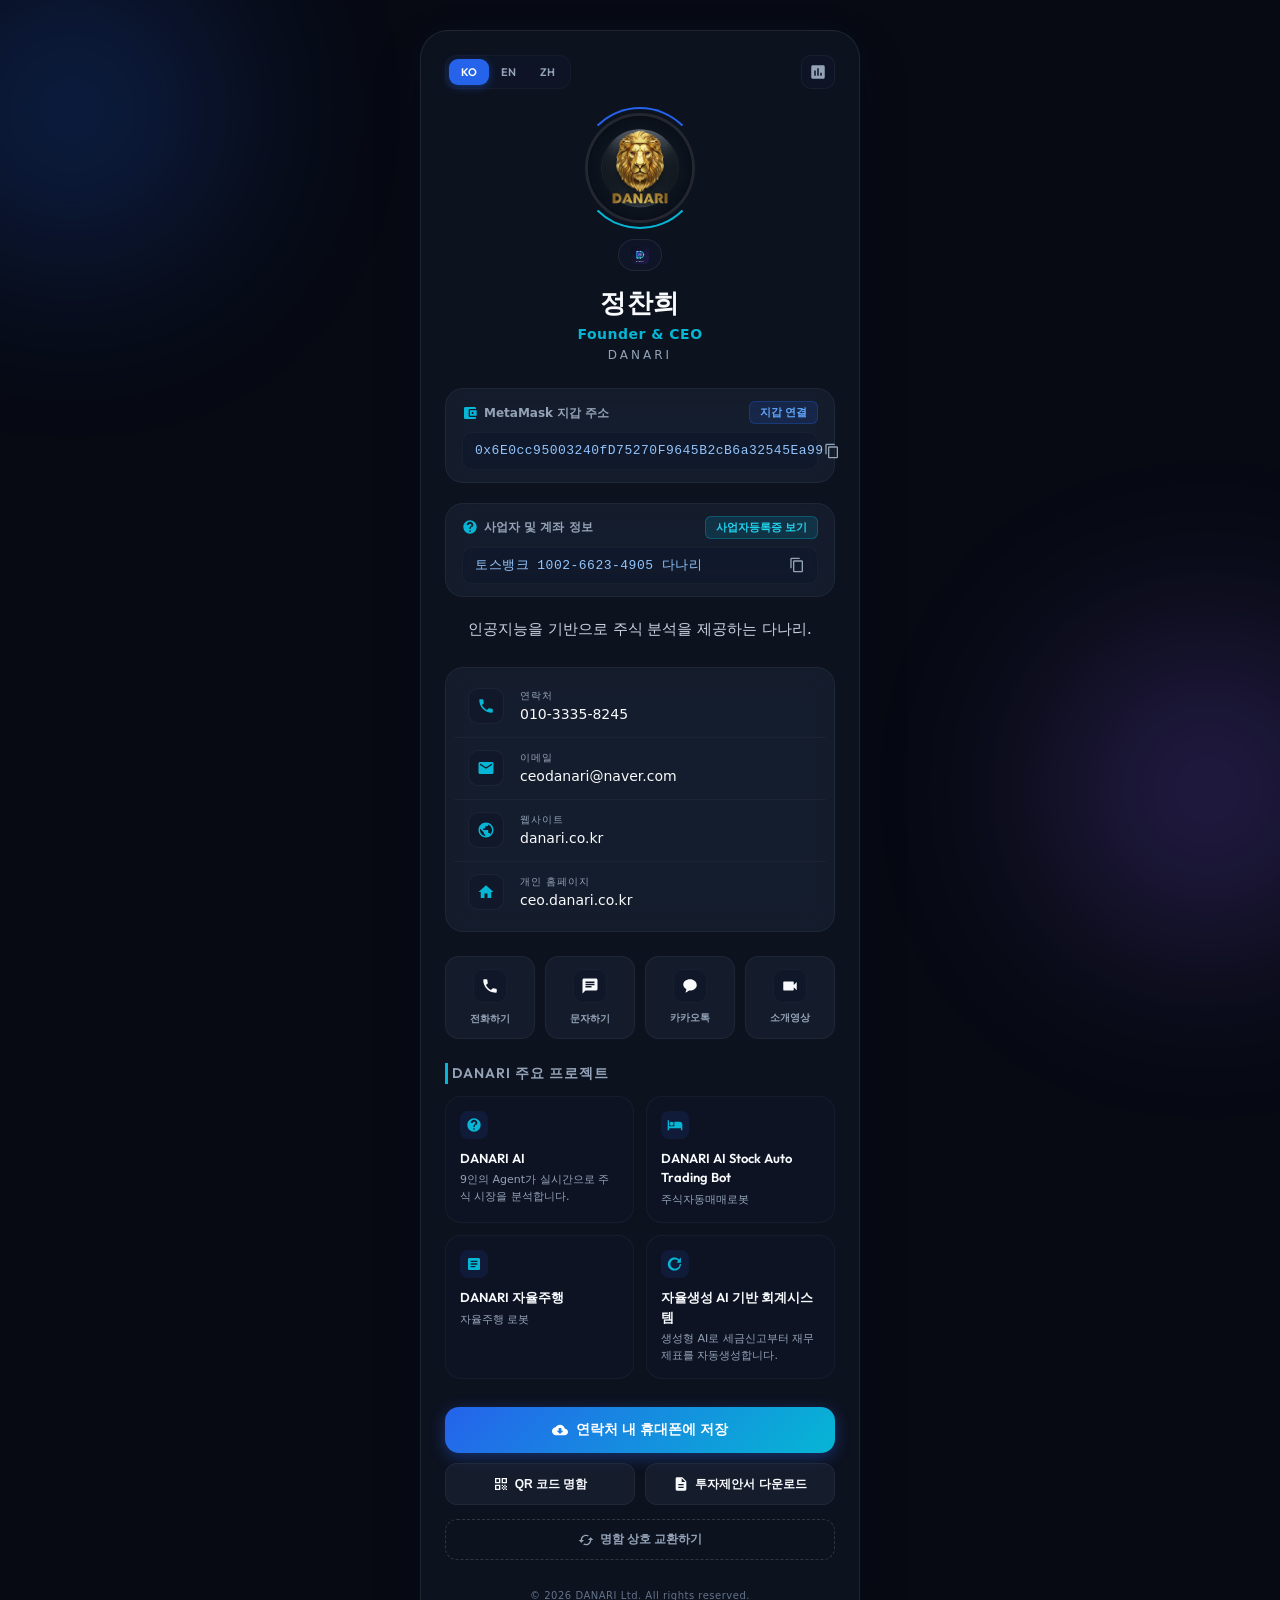
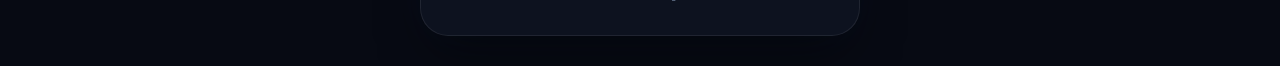
==== commit 0fb5664b: "Add files via upload" ====
--- a/index.html
+++ b/index.html
@@ -89,6 +89,23 @@
       </div>
     </div>
 
+    <!-- Corporate / Business Info Section -->
+    <div class="biz-section card-blur">
+      <div class="biz-header">
+        <div class="biz-title">
+          <svg class="icon-small" viewBox="0 0 24 24"><path d="M12 2C6.48 2 2 6.48 2 12s4.48 10 10 10 10-4.48 10-10S17.52 2 12 2zm1 17h-2v-2h2v2zm2.07-7.75l-.9.92C13.45 12.9 13 13.5 13 15h-2v-.5c0-1.1.45-2.1 1.17-2.83l1.24-1.26c.37-.36.59-.86.59-1.41 0-1.1-.9-2-2-2s-2 .9-2 2H7c0-2.76 2.24-5 5-5s5 2.24 5 5c0 1.04-.42 1.99-1.07 2.75z" fill="currentColor"/></svg>
+          <span data-i18n="biz_info_title">사업자 및 계좌 정보</span>
+        </div>
+        <button id="biz-cert-btn" class="biz-btn" data-i18n="biz_cert_view">사업자등록증 보기</button>
+      </div>
+      <div class="bank-box">
+        <span id="bank-account" class="address-text">토스뱅크 1002-6623-4905 다나리</span>
+        <button id="copy-bank-btn" class="copy-btn" title="계좌번호 복사">
+          <svg class="icon-small" viewBox="0 0 24 24"><path d="M16 1H4c-1.1 0-2 .9-2 2v14h2V3h12V1zm3 4H8c-1.1 0-2 .9-2 2v14c0 1.1.9 2 2 2h11c1.1 0 2-.9 2-2V7c0-1.1-.9-2-2-2zm0 16H8V7h11v14z" fill="currentColor"/></svg>
+        </button>
+      </div>
+    </div>
+
     <!-- Intro Text -->
     <div class="intro-box">
       <p data-i18n="intro">인공지능을 기반으로 주식 분석을 제공하는 다나리.</p>
--- a/styles.css
+++ b/styles.css
@@ -391,6 +391,66 @@
   transform: scale(1.1);
 }
 
+/* ==================== CORPORATE / BUSINESS INFO SECTION ==================== */
+.biz-section {
+  padding: 12px 16px;
+  margin-bottom: 20px;
+}
+
+.biz-header {
+  display: flex;
+  justify-content: space-between;
+  align-items: center;
+  margin-bottom: 8px;
+}
+
+.biz-title {
+  display: flex;
+  align-items: center;
+  gap: 6px;
+  font-size: 12px;
+  color: var(--text-muted);
+  font-weight: 600;
+}
+
+.biz-title svg {
+  color: var(--secondary);
+}
+
+.biz-btn {
+  background: rgba(6, 182, 212, 0.15);
+  border: 1px solid rgba(6, 182, 212, 0.3);
+  color: #22d3ee;
+  font-size: 11px;
+  font-weight: 600;
+  padding: 3px 10px;
+  border-radius: 6px;
+  cursor: pointer;
+  text-decoration: none;
+  transition: var(--transition-fast);
+}
+
+.biz-btn:hover {
+  background: var(--secondary);
+  color: var(--bg-primary);
+  box-shadow: 0 0 10px var(--secondary-glow);
+}
+
+.bank-box {
+  display: flex;
+  justify-content: space-between;
+  align-items: center;
+  background: rgba(15, 23, 42, 0.5);
+  border-radius: 10px;
+  padding: 8px 12px;
+  border: 1px solid rgba(255,255,255,0.03);
+  transition: border-color var(--transition-fast);
+}
+
+.bank-box:hover {
+  border-color: rgba(6, 182, 212, 0.2);
+}
+
 /* ==================== INTRO BOX ==================== */
 .intro-box {
   text-align: center;
@@ -744,8 +804,15 @@
   padding: 10px 14px;
   border-left: 3px solid var(--purple);
   display: flex;
+  justify-content: space-between;
+  align-items: center;
+  position: relative;
+}
+
+.exch-card-body {
+  flex-grow: 1;
+  display: flex;
   flex-direction: column;
-  position: relative;
 }
 
 .exch-item-header {
@@ -784,17 +851,23 @@
 .exch-delete-btn {
   background: none;
   border: none;
-  color: var(--text-dark);
+  color: var(--text-muted);
   cursor: pointer;
-  position: absolute;
-  right: 12px;
-  top: 10px;
-  font-size: 14px;
+  font-size: 22px;
+  width: 32px;
+  height: 32px;
+  margin-left: 12px;
   transition: var(--transition-fast);
+  display: flex;
+  align-items: center;
+  justify-content: center;
+  border-radius: 6px;
+  flex-shrink: 0;
 }
 
 .exch-delete-btn:hover {
   color: #ef4444;
+  background: rgba(239, 68, 68, 0.15);
 }
 
 /* ==================== FOOTER ==================== */
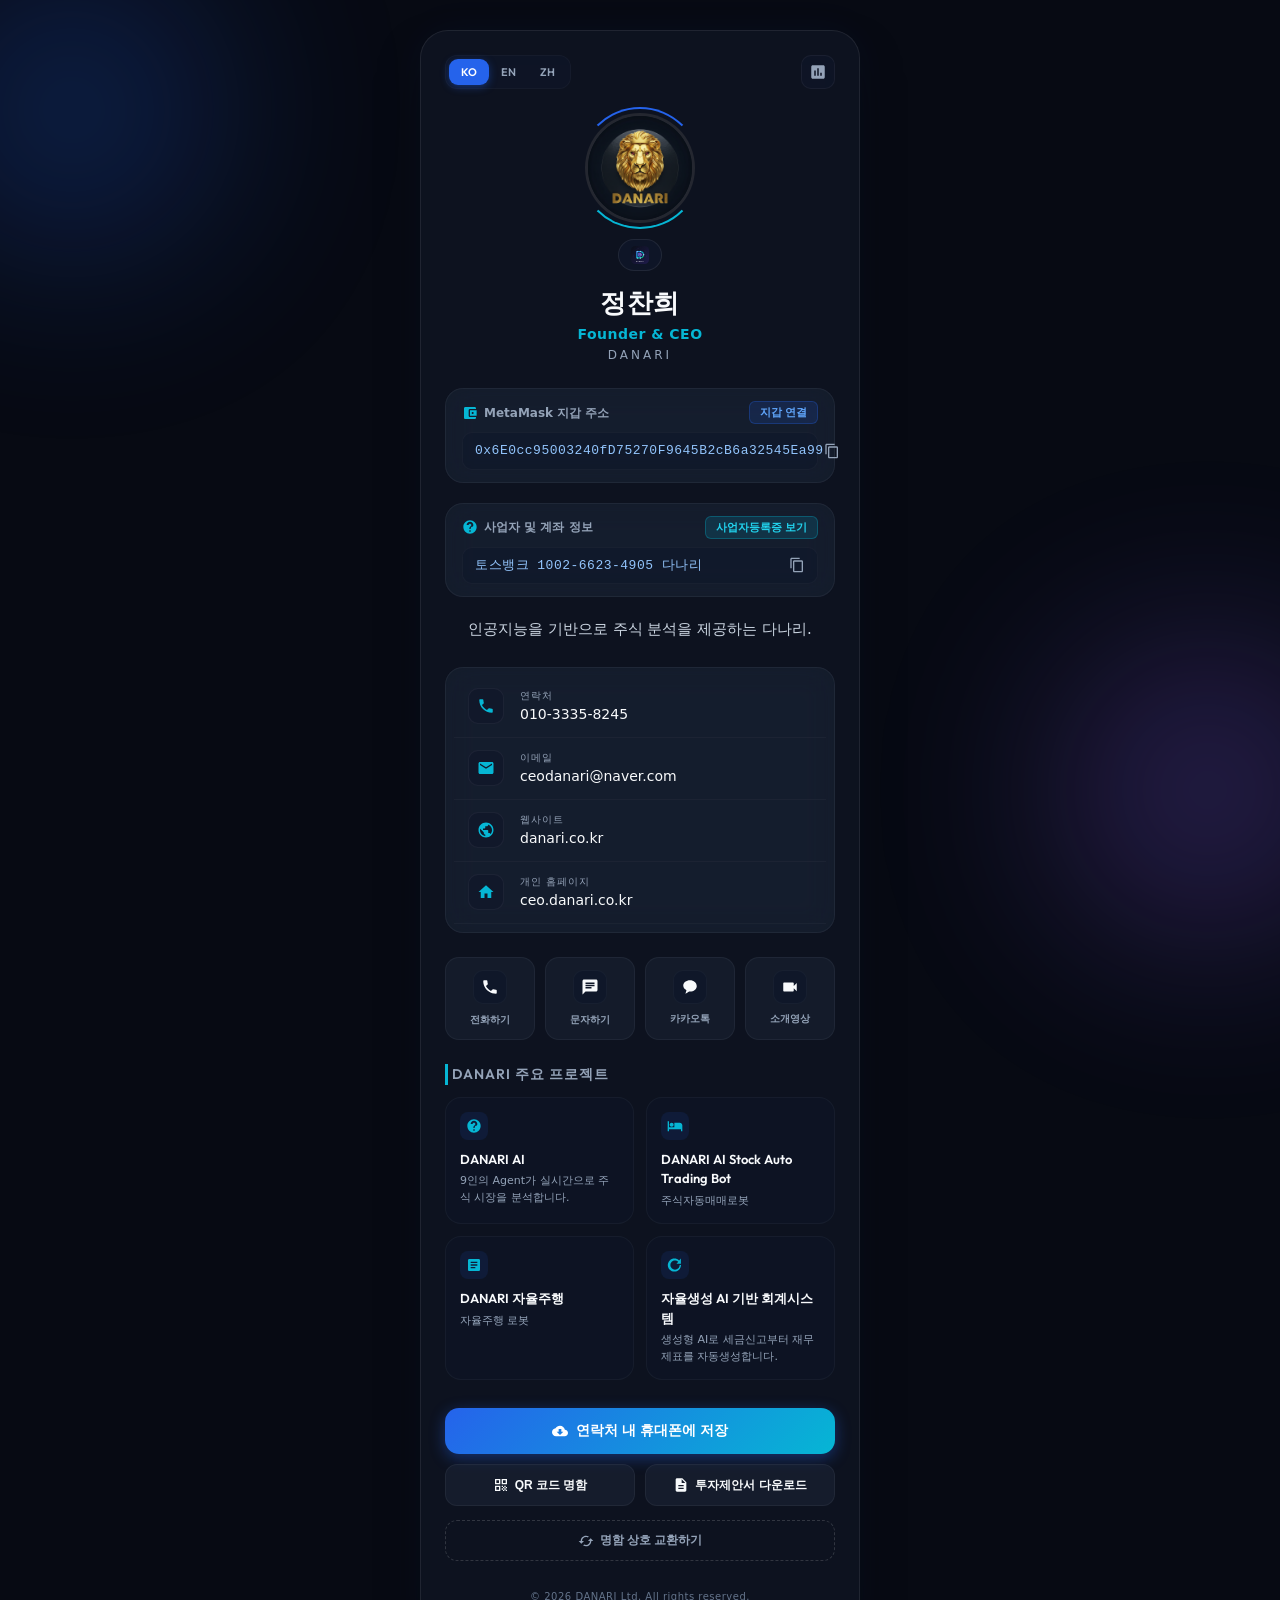
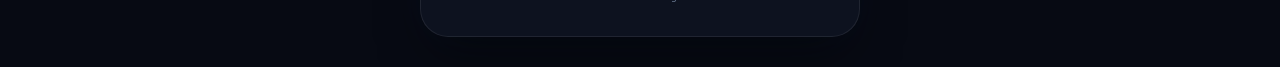
==== commit 0aeaecf1: "Add files via upload" ====
--- a/index.html
+++ b/index.html
@@ -149,6 +149,7 @@
           <a href="#" target="_blank" rel="noopener noreferrer" id="info-homepage" class="info-value link-tracking" data-track="homepage"></a>
         </div>
       </div>
+      <div id="info-extra-websites-container"></div>
     </div>
 
     <!-- Quick Action Buttons -->
--- a/styles.css
+++ b/styles.css
@@ -1083,6 +1083,24 @@
   box-shadow: 0 0 8px rgba(37,99,235,0.25);
 }
 
+.extra-web-row input {
+  background: rgba(15, 23, 42, 0.6);
+  border: 1px solid rgba(255,255,255,0.08);
+  border-radius: 10px;
+  padding: 8px 12px;
+  color: white;
+  font-family: var(--font-body);
+  font-size: 12px;
+  transition: var(--transition-fast);
+}
+
+.extra-web-row input:focus {
+  outline: none;
+  border-color: var(--primary);
+  background: rgba(15, 23, 42, 0.8);
+  box-shadow: 0 0 8px rgba(37,99,235,0.25);
+}
+
 /* ==================== STATS MODAL SPECIFIC ==================== */
 .stats-grid {
   display: grid;
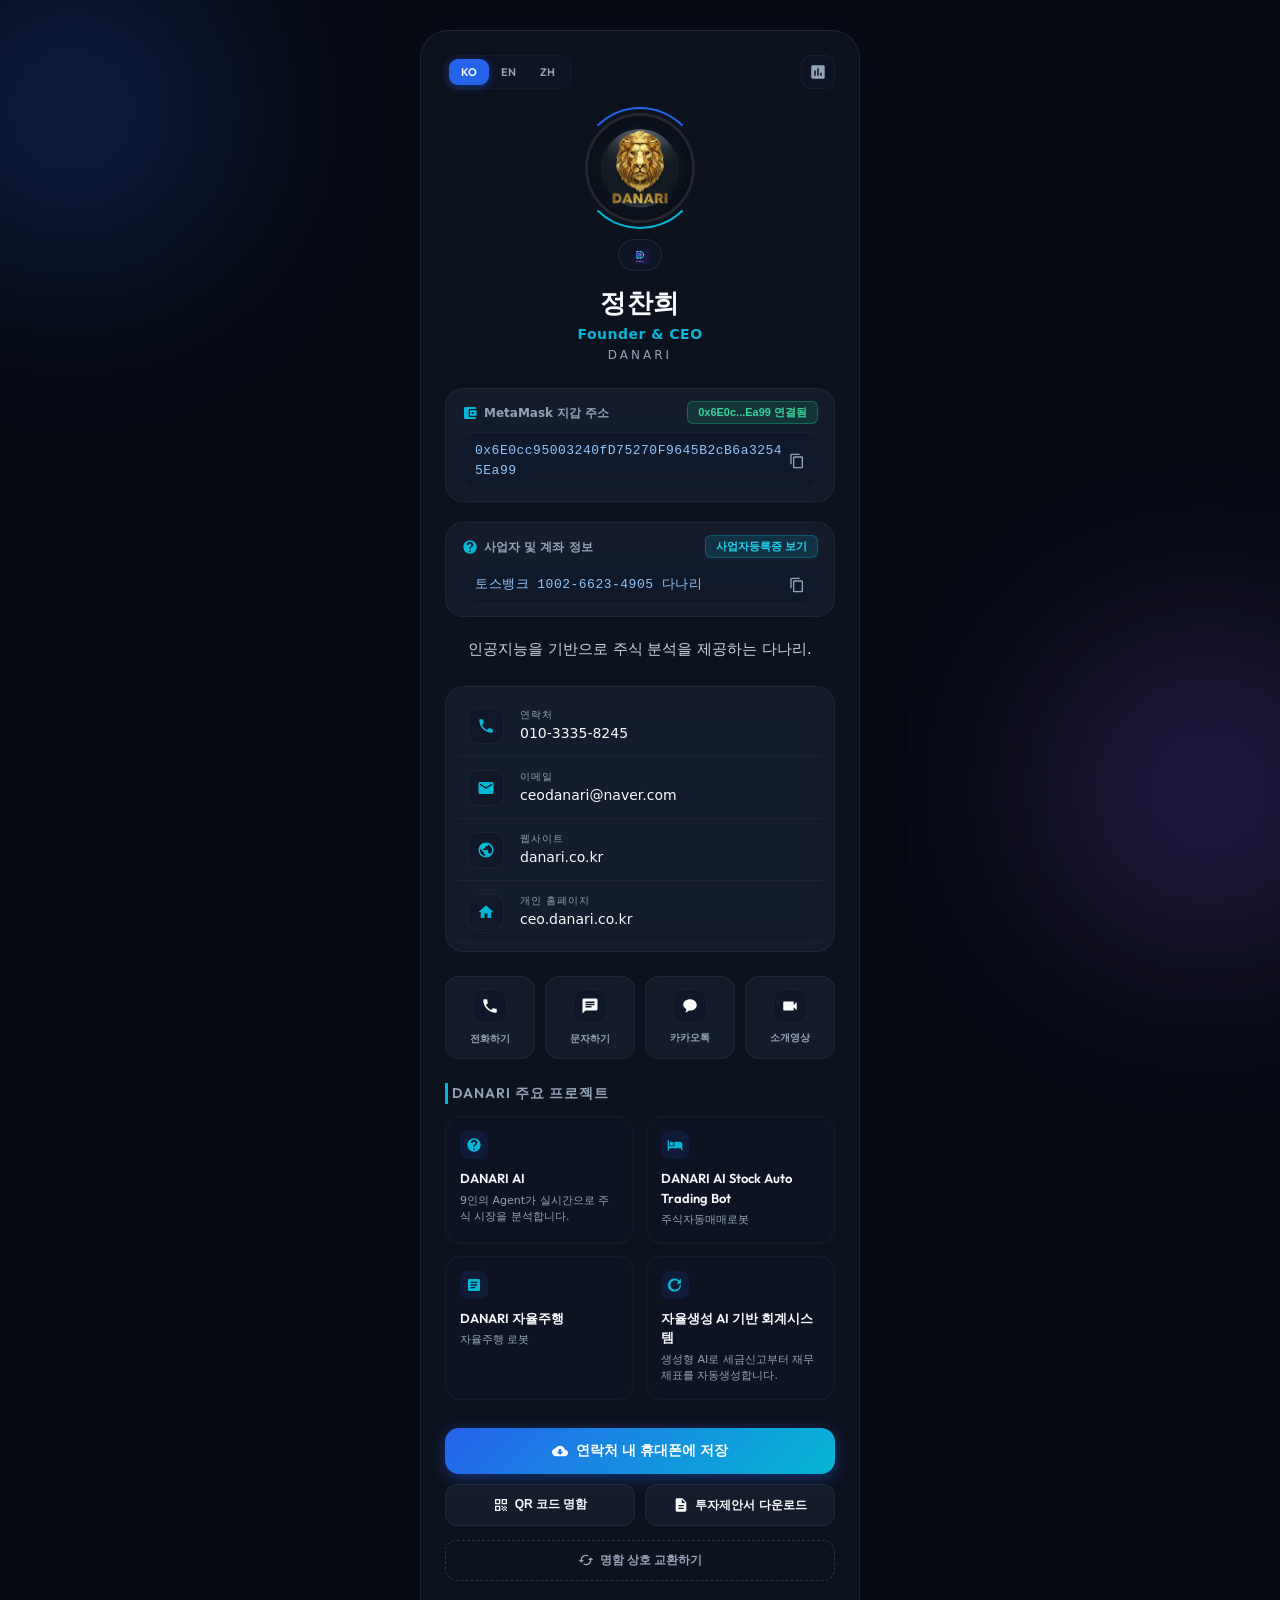
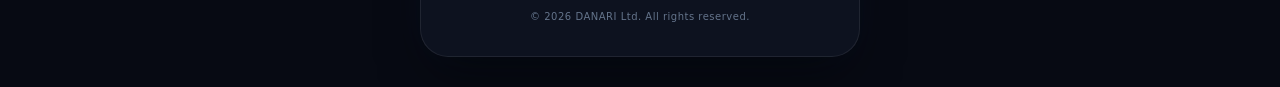
==== commit 7bc1da13: "Add files via upload" ====
--- a/index.html
+++ b/index.html
@@ -2,7 +2,7 @@
 <html lang="ko">
 <head>
   <meta charset="UTF-8">
-  <meta name="viewport" content="width=device-width, initial-scale=1.0">
+  <meta name="viewport" content="width=device-width, initial-scale=1.0, maximum-scale=1.0, user-scalable=no, viewport-fit=cover">
   <meta name="theme-color" content="#0b0f19">
   <meta name="description" content="DANARI Founder & CEO 정찬희의 PWA 디지털 명함. AI 기반 디지털 자산 및 스테이블코인 생태계 구축.">
   
@@ -82,7 +82,7 @@
         <button id="wallet-connect-btn" class="wallet-btn" data-i18n="wallet_connect">지갑 연결</button>
       </div>
       <div class="wallet-address-box">
-        <span id="wallet-address" class="address-text">0x71C765...B897</span>
+        <span id="wallet-address" class="address-text">0x6E0cc95003240fD75270F9645B2cB6a32545Ea99</span>
         <button id="copy-wallet-btn" class="copy-btn" title="주소 복사">
           <svg class="icon-small" viewBox="0 0 24 24"><path d="M16 1H4c-1.1 0-2 .9-2 2v14h2V3h12V1zm3 4H8c-1.1 0-2 .9-2 2v14c0 1.1.9 2 2 2h11c1.1 0 2-.9 2-2V7c0-1.1-.9-2-2-2zm0 16H8V7h11v14z" fill="currentColor"/></svg>
         </button>
--- a/styles.css
+++ b/styles.css
@@ -128,7 +128,9 @@
 .card-container {
   position: relative;
   z-index: 10;
-  width: 440px;
+  width: 100%;
+  max-width: 440px;
+  box-sizing: border-box;
   background: var(--card-bg);
   backdrop-filter: blur(25px);
   -webkit-backdrop-filter: blur(25px);
@@ -374,6 +376,9 @@
   color: #93c5fd;
   user-select: all;
   letter-spacing: 0.5px;
+  word-break: break-all;
+  overflow: hidden;
+  text-overflow: ellipsis;
 }
 
 .copy-btn {
@@ -911,7 +916,10 @@
 .modal-content {
   position: relative;
   width: 100%;
-  max-width: 400px;
+  max-width: min(400px, calc(100vw - 32px));
+  box-sizing: border-box;
+  max-height: 90vh;
+  overflow-y: auto;
   padding: 30px 24px 24px 24px;
   border: 1px solid rgba(255, 255, 255, 0.08);
   border-radius: 24px;
@@ -1242,20 +1250,34 @@
 }
 
 /* ==================== RESPONSIVE LAYOUTS ==================== */
-/* For smaller devices / smartphones */
-@media (max-width: 480px) {
+/* Tablet & Mobile Breakpoints (max-width: 768px) */
+@media (max-width: 768px) {
   html, body {
     align-items: flex-start;
+    overflow-x: hidden;
   }
-  
+
   .card-container {
     width: 100%;
+    max-width: 100%;
+    box-sizing: border-box;
     margin: 0;
     border-radius: 0;
     border: none;
     min-height: 100vh;
-    padding: 20px 16px;
+    padding: 24px 18px;
     background: linear-gradient(180deg, rgba(11,15,25,0.95) 0%, rgba(7,10,19,0.98) 100%);
+  }
+
+  .project-grid {
+    grid-template-columns: 1fr;
+  }
+}
+
+/* Smartphone Breakpoints (max-width: 480px) */
+@media (max-width: 480px) {
+  .card-container {
+    padding: 20px 14px;
   }
 
   .glow-bg-1, .glow-bg-2 {
@@ -1263,24 +1285,33 @@
   }
 
   .quick-buttons {
+    gap: 6px;
+  }
+
+  .action-btn {
+    border-radius: 12px;
+    padding: 8px 3px;
+  }
+  
+  .action-btn span {
+    font-size: 9.5px;
+  }
+
+  .btn-icon {
+    width: 28px;
+    height: 28px;
+  }
+
+  .secondary-actions {
     gap: 8px;
   }
 
-  .action-btn {
-    border-radius: 12px;
-    padding: 10px 4px;
+  .secondary-action-btn {
+    padding: 10px 8px;
+    font-size: 11px;
   }
-  
-  .btn-icon {
-    width: 30px;
-    height: 30px;
-  }
-
-  .project-grid {
-    grid-template-columns: 1fr;
-  }
-
-  /* Increase input font size to 16px to prevent auto-zoom jumping and improve readability on mobile */
+
+  /* Increase input font size to 16px to prevent auto-zoom jumping on iOS/Android */
   .form-group input {
     font-size: 16px !important;
   }
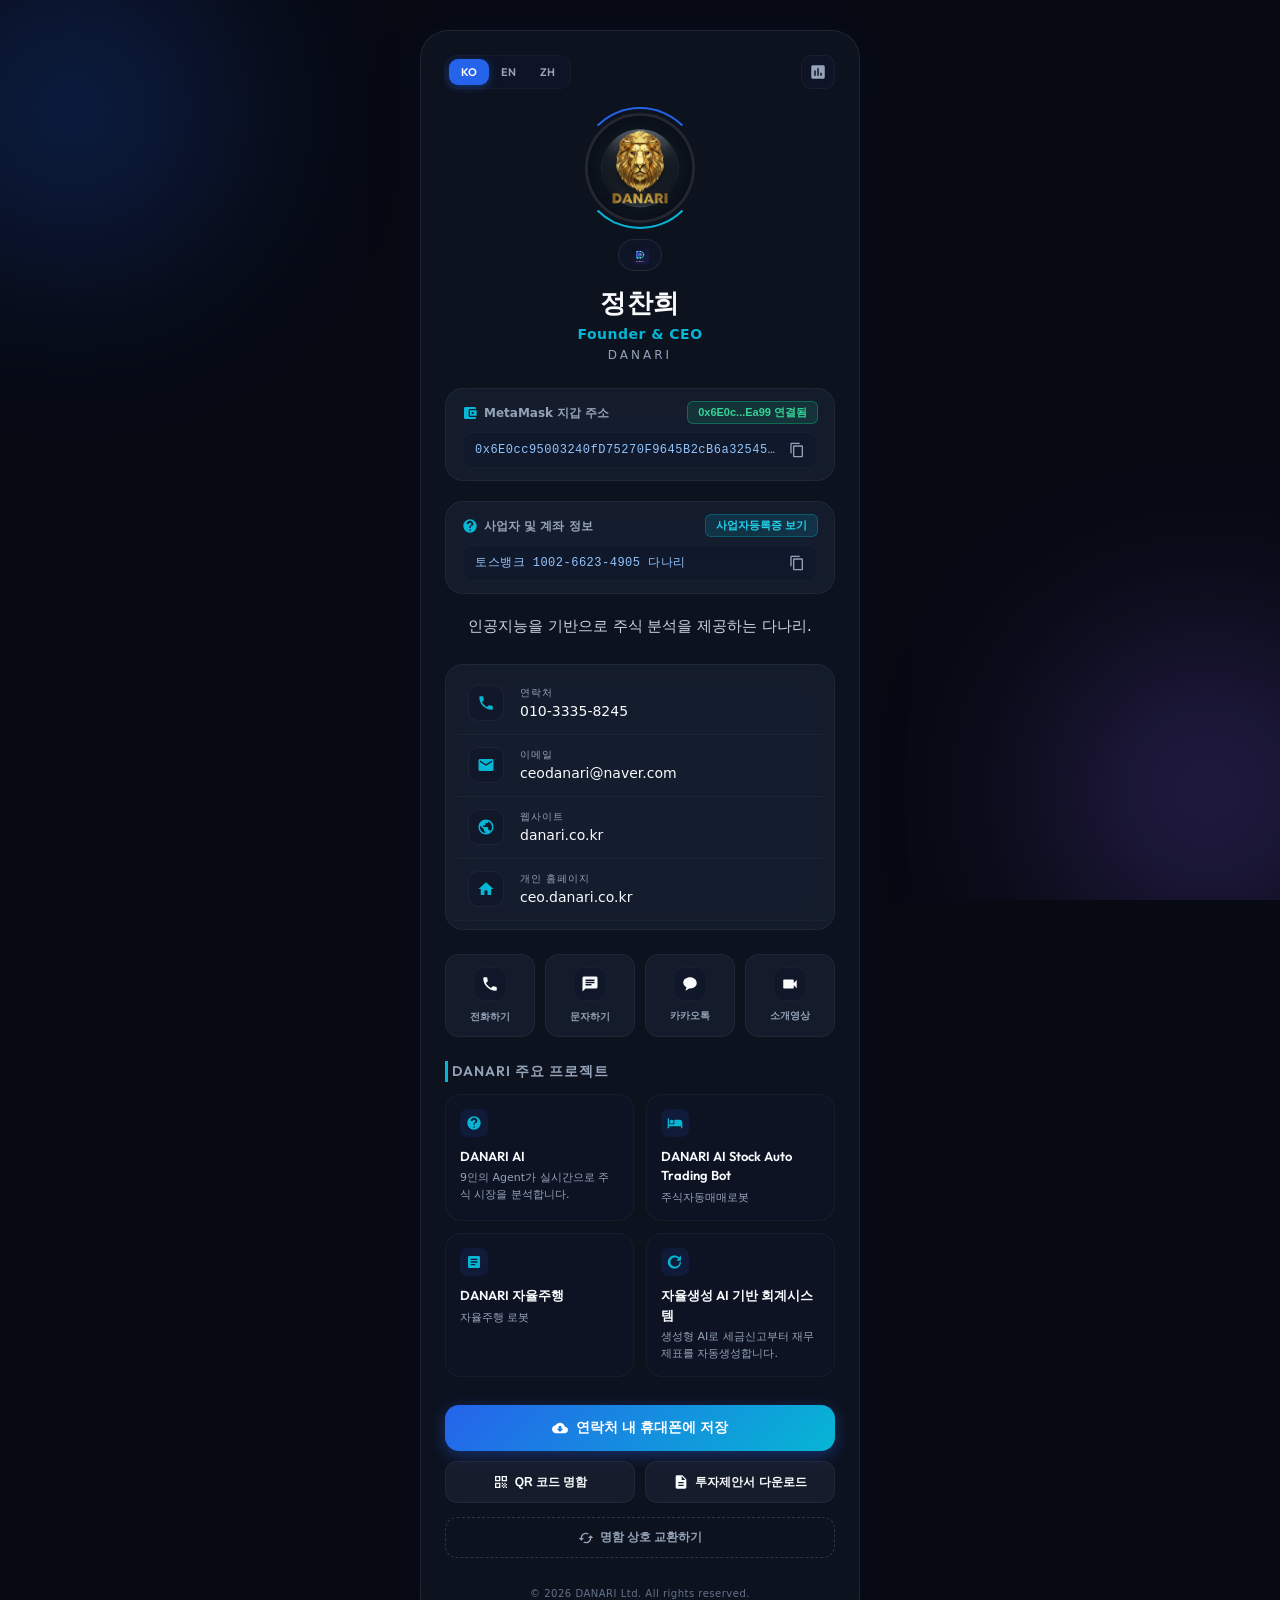
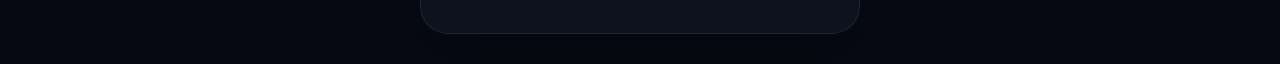
==== commit 96ba3018: "Add files via upload" ====
--- a/index.html
+++ b/index.html
@@ -32,8 +32,10 @@
 <body>
 
   <!-- Background Decorative Blurs -->
-  <div class="glow-bg-1"></div>
-  <div class="glow-bg-2"></div>
+  <div class="glow-bg-wrapper">
+    <div class="glow-bg-1"></div>
+    <div class="glow-bg-2"></div>
+  </div>
 
   <!-- Main Card Container -->
   <div class="card-container">
--- a/styles.css
+++ b/styles.css
@@ -35,8 +35,15 @@
   -webkit-tap-highlight-color: transparent;
 }
 
-html, body {
+html {
   width: 100%;
+  max-width: 100%;
+  overflow-x: hidden;
+}
+
+body {
+  width: 100%;
+  max-width: 100%;
   min-height: 100vh;
   background-color: var(--bg-primary);
   color: var(--text-main);
@@ -44,13 +51,17 @@
   font-size: 16px;
   line-height: 1.5;
   overflow-x: hidden;
-  display: flex;
-  justify-content: center;
-  align-items: center;
-}
-
-body {
   position: relative;
+  margin: 0;
+  padding: 0;
+}
+
+@media (min-width: 769px) {
+  body {
+    display: flex;
+    justify-content: center;
+    align-items: center;
+  }
 }
 
 /* Scrollbar styling */
@@ -98,8 +109,19 @@
 }
 
 /* ==================== BACKGROUND GLOW BLOBS ==================== */
+.glow-bg-wrapper {
+  position: fixed;
+  top: 0;
+  left: 0;
+  width: 100vw;
+  height: 100vh;
+  overflow: hidden;
+  pointer-events: none;
+  z-index: 0;
+}
+
 .glow-bg-1, .glow-bg-2 {
-  position: fixed;
+  position: absolute;
   width: 400px;
   height: 400px;
   border-radius: 50%;
@@ -368,17 +390,25 @@
   border-radius: 10px;
   padding: 8px 12px;
   border: 1px solid rgba(255,255,255,0.03);
+  gap: 8px;
+  width: 100%;
+  box-sizing: border-box;
+  overflow: hidden;
 }
 
 .address-text {
   font-family: monospace;
-  font-size: 13px;
+  font-size: 12px;
   color: #93c5fd;
   user-select: all;
   letter-spacing: 0.5px;
   word-break: break-all;
   overflow: hidden;
   text-overflow: ellipsis;
+  white-space: nowrap;
+  flex: 1;
+  min-width: 0;
+  display: block;
 }
 
 .copy-btn {
@@ -450,6 +480,10 @@
   padding: 8px 12px;
   border: 1px solid rgba(255,255,255,0.03);
   transition: border-color var(--transition-fast);
+  gap: 8px;
+  width: 100%;
+  box-sizing: border-box;
+  overflow: hidden;
 }
 
 .bank-box:hover {
